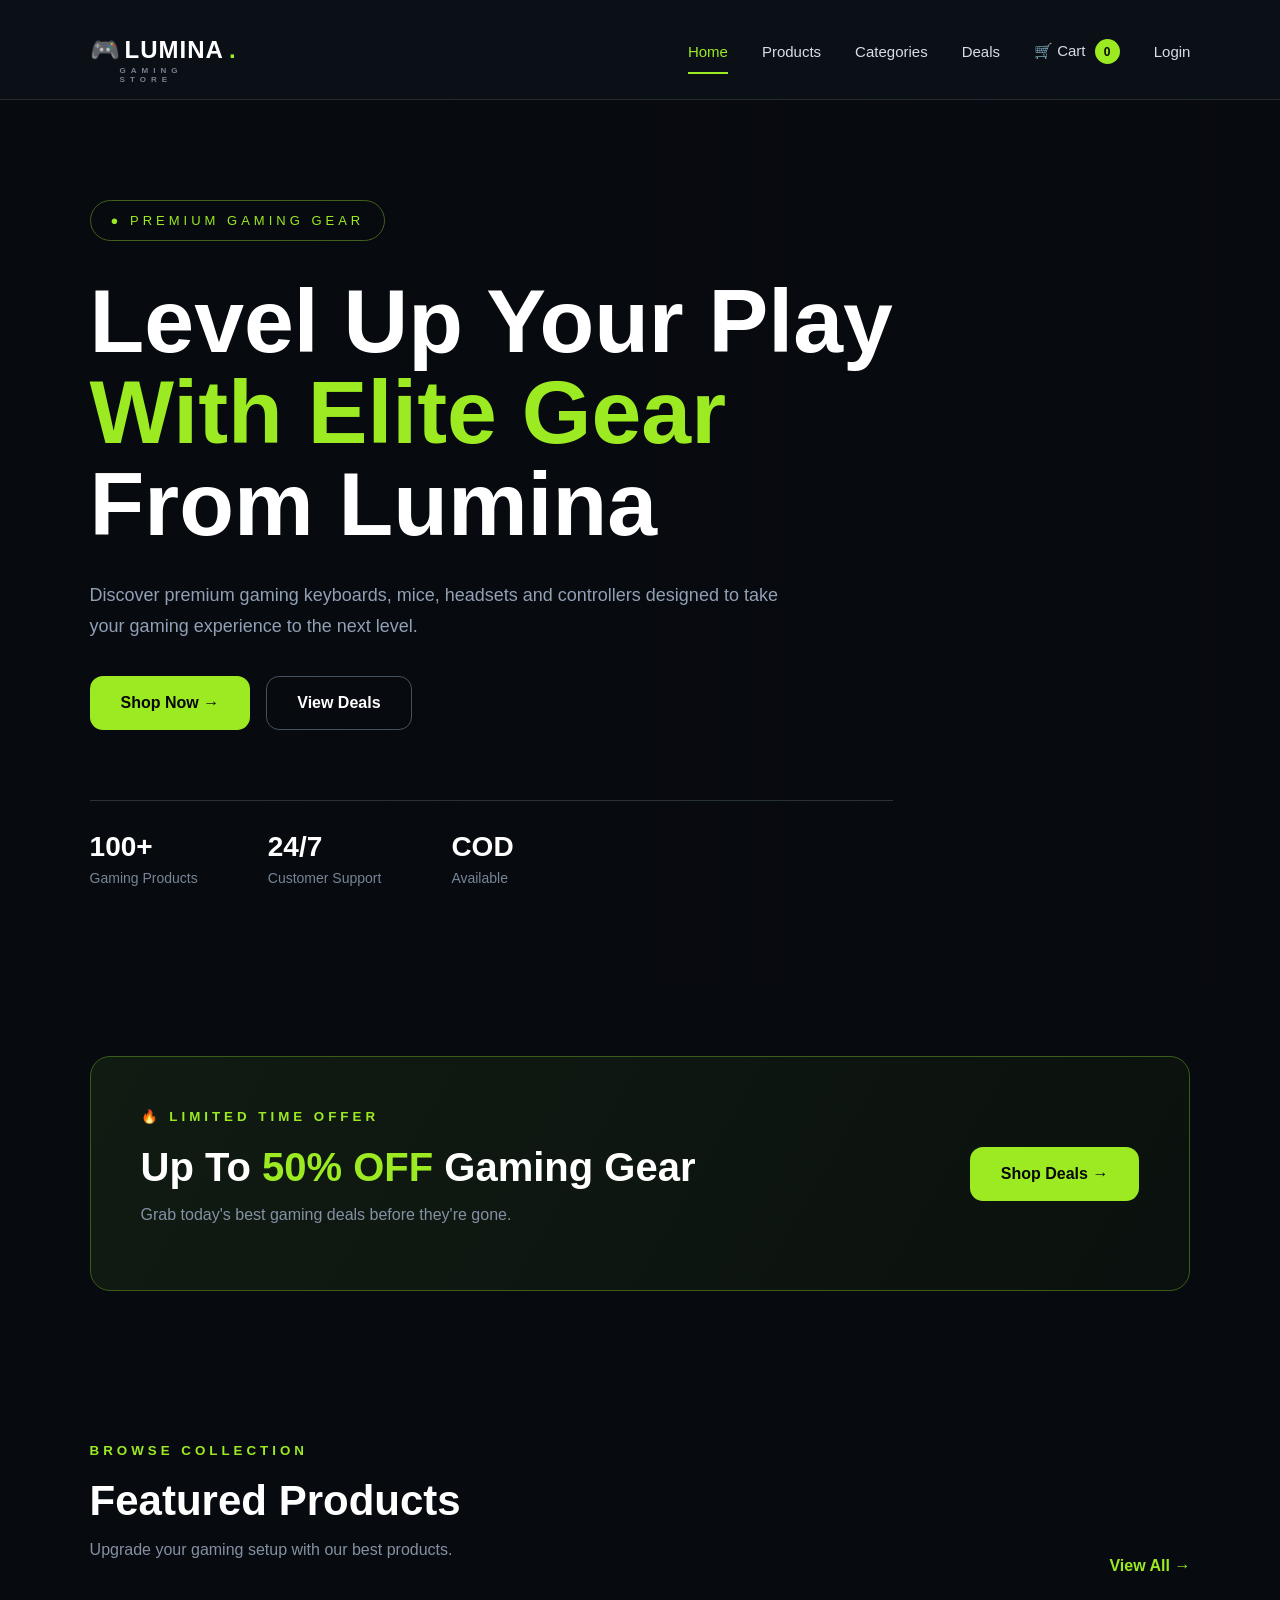
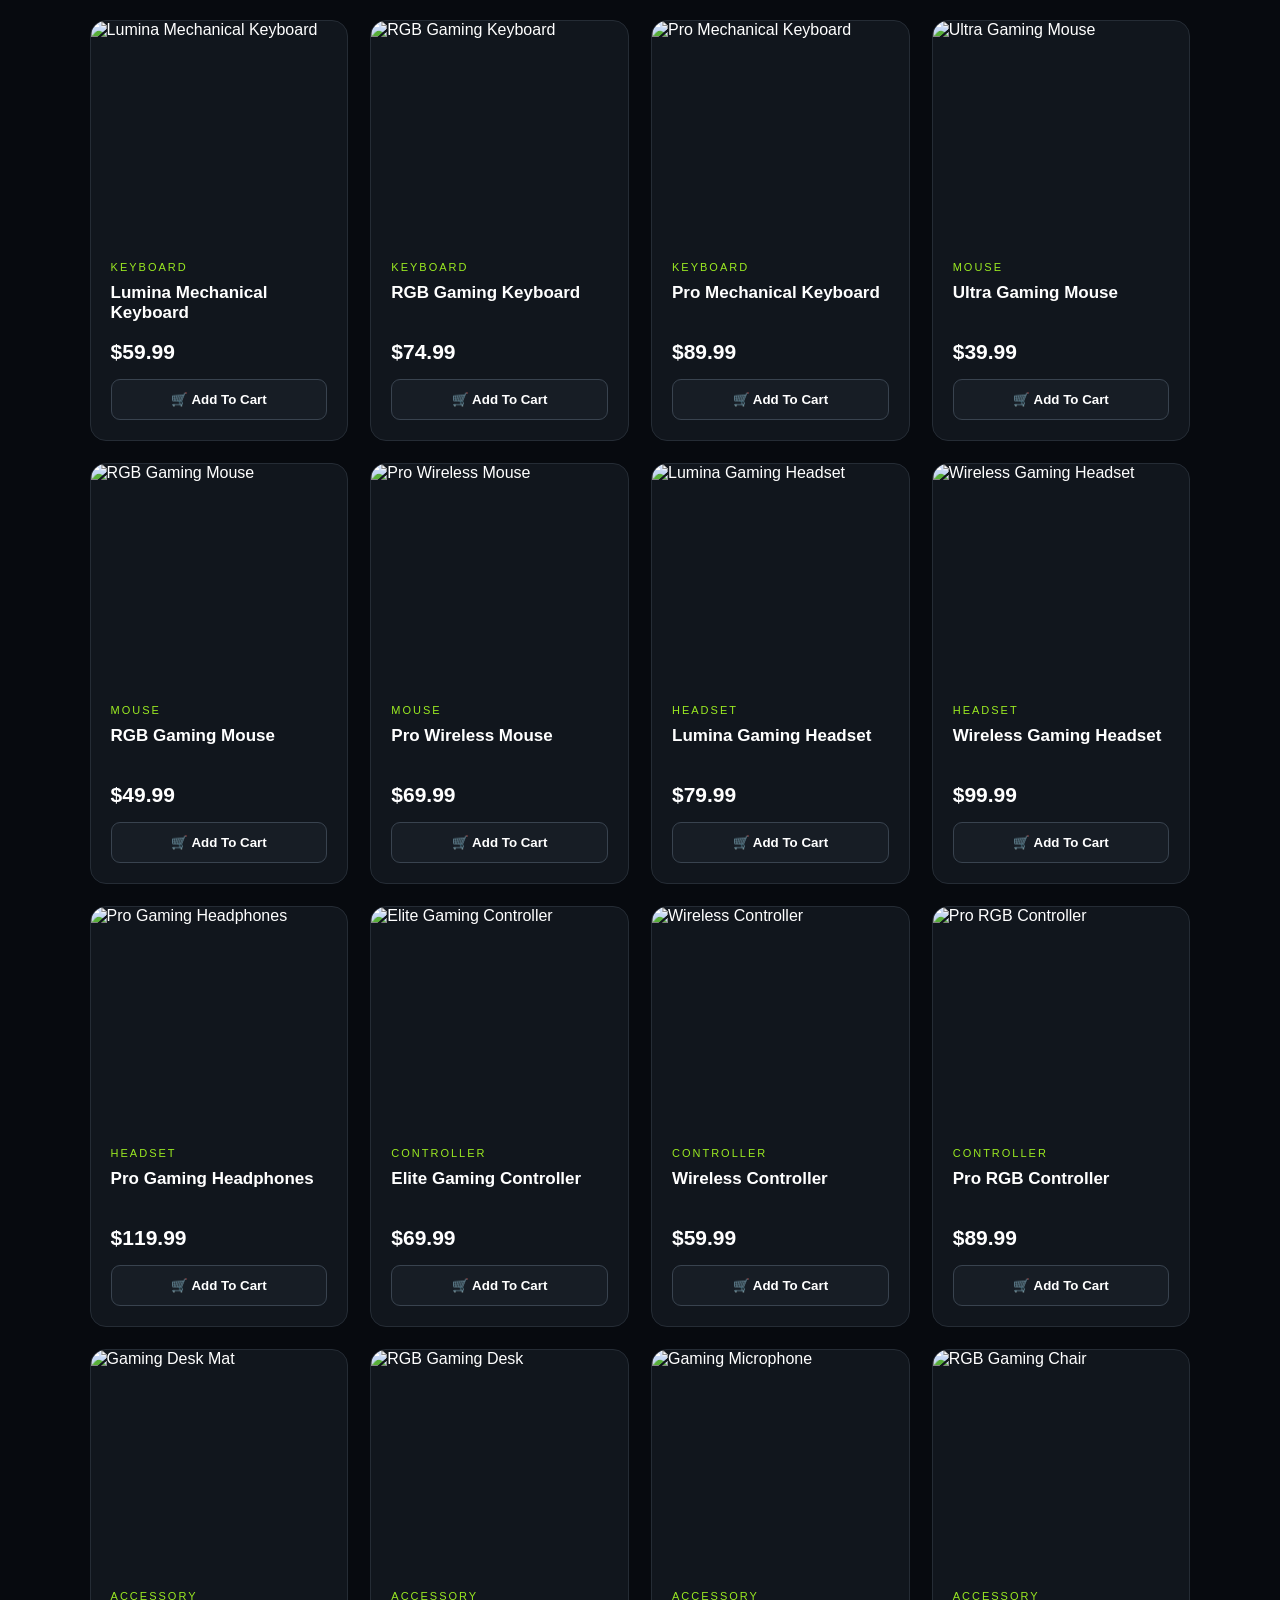
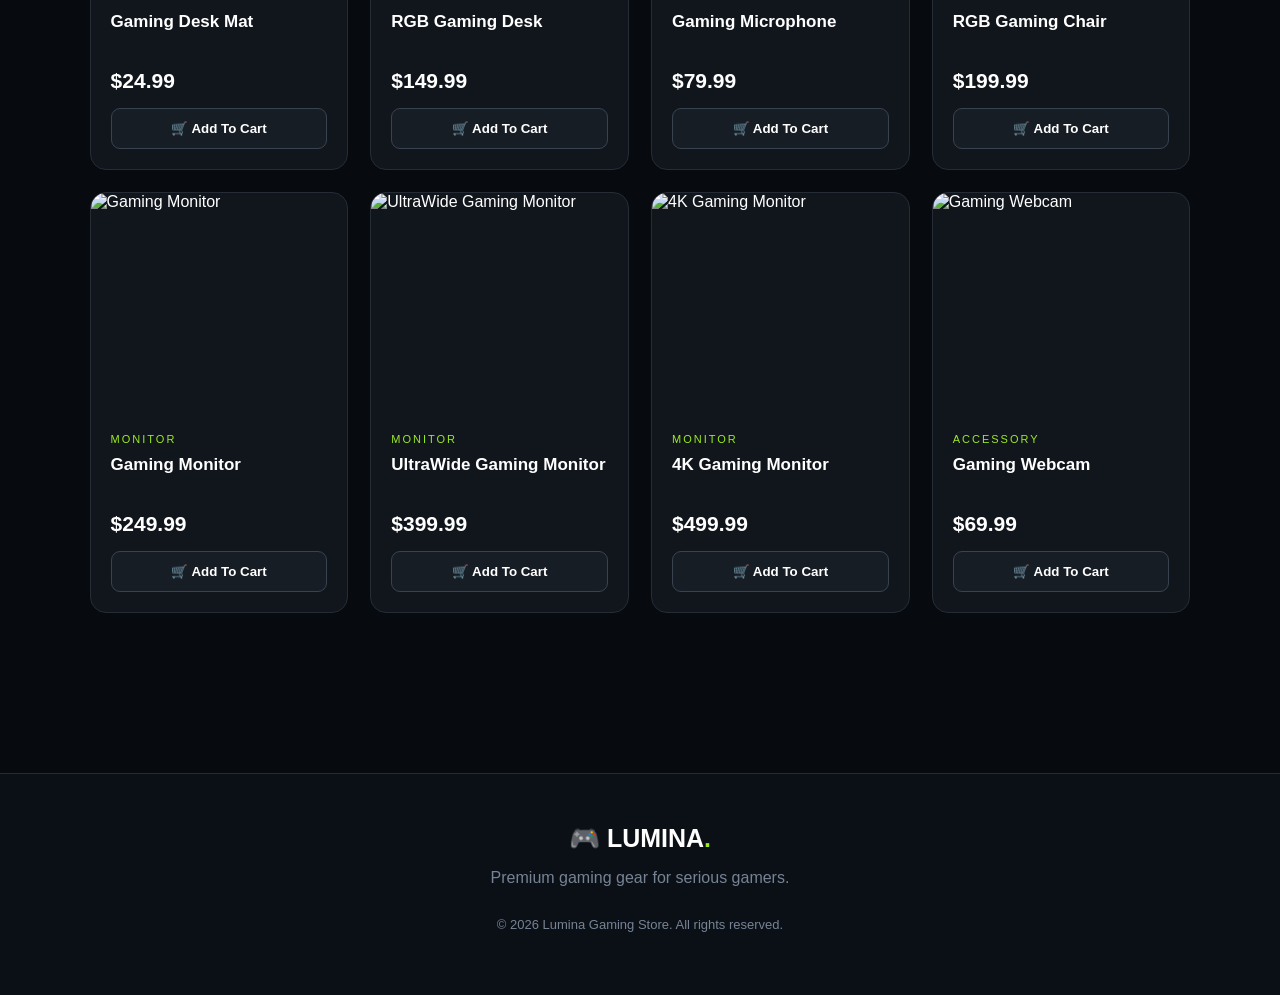
==== index.html @ a80652b4 "Add Lumina Gaming Store" ====
<!DOCTYPE html>
<html lang="en">
<head>
    <meta charset="UTF-8">
    <meta name="viewport" content="width=device-width, initial-scale=1.0">

    <title>Lumina Gaming Store</title>

    <link rel="stylesheet" href="style.css">
</head>

<body>

<!-- ================= NAVBAR ================= -->

<nav class="navbar">

    <a href="index.html" class="logo">
        🎮 <span>LUMINA</span><b>.</b>

        <small>GAMING STORE</small>
    </a>

    <div class="nav-links">

        <a href="index.html" class="active">Home</a>

        <a href="products.html">Products</a>

        <a href="categories.html">Categories</a>

        <a href="deals.html">Deals</a>

        <a href="cart.html">
            🛒 Cart
            <span class="cart-count">0</span>
        </a>

        <a href="login.html">Login</a>

    </div>

    <button class="menu-btn" onclick="toggleMenu()">☰</button>

</nav>


<!-- ================= HERO ================= -->

<section class="hero">

    <div class="hero-content">

        <div class="hero-badge">
            ● PREMIUM GAMING GEAR
        </div>

        <h1>
            Level Up Your Play
            <span>With Elite Gear</span>
            From Lumina
        </h1>

        <p>
            Discover premium gaming keyboards, mice, headsets
            and controllers designed to take your gaming
            experience to the next level.
        </p>

        <div class="hero-buttons">

            <a href="products.html" class="btn primary">
                Shop Now →
            </a>

            <a href="deals.html" class="btn secondary">
                View Deals
            </a>

        </div>

        <div class="hero-stats">

            <div>
                <strong>100+</strong>
                <span>Gaming Products</span>
            </div>

            <div>
                <strong>24/7</strong>
                <span>Customer Support</span>
            </div>

            <div>
                <strong>COD</strong>
                <span>Available</span>
            </div>

        </div>

    </div>

</section>


<!-- ================= DEAL BANNER ================= -->

<section class="deal-banner">

    <div>

        <small>🔥 LIMITED TIME OFFER</small>

        <h2>
            Up To <span>50% OFF</span> Gaming Gear
        </h2>

        <p>
            Grab today's best gaming deals before they're gone.
        </p>

    </div>

    <a href="deals.html" class="btn primary">
        Shop Deals →
    </a>

</section>


<!-- ================= FEATURED PRODUCTS ================= -->

<section class="section">

    <div class="section-heading">

        <div>

            <small>BROWSE COLLECTION</small>

            <h2>Featured Products</h2>

            <p>
                Upgrade your gaming setup with our best products.
            </p>

        </div>

        <a href="products.html" class="view-all">
            View All →
        </a>

    </div>


    <div id="homeProducts" class="product-grid"></div>

</section>


<!-- ================= FOOTER ================= -->

<footer>

    <div class="footer-logo">
        🎮 LUMINA<span>.</span>
    </div>

    <p>
        Premium gaming gear for serious gamers.
    </p>

    <p class="copyright">
        © 2026 Lumina Gaming Store. All rights reserved.
    </p>

</footer>


<script src="app.js"></script>

</body>
</html>
---- style.css ----
* {
    box-sizing: border-box;
}

html {
    scroll-behavior: smooth;
}

body {
    margin: 0;
    background: #070a0f;
    color: #ffffff;
    font-family: Arial, Helvetica, sans-serif;
}

a {
    color: inherit;
    text-decoration: none;
}

button {
    font-family: inherit;
    cursor: pointer;
}


/* =========================
   NAVBAR
========================= */

.navbar {
    height: 100px;
    padding: 0 7%;
    display: flex;
    align-items: center;
    justify-content: space-between;

    background: #0b1017;

    border-bottom: 1px solid #252c35;

    position: sticky;
    top: 0;
    z-index: 1000;
}


/* LOGO */

.logo {
    position: relative;

    font-size: 24px;
    font-weight: 800;

    display: flex;
    align-items: center;

    gap: 5px;
}

.logo span {
    letter-spacing: 1px;
}

.logo b {
    color: #9bea22;
}

.logo small {
    position: absolute;

    left: 30px;
    top: 30px;

    font-size: 8px;

    letter-spacing: 5px;

    color: #778191;
}


/* NAV LINKS */

.nav-links {
    display: flex;
    align-items: center;
    gap: 34px;
}

.nav-links a {
    color: #d8dde5;

    font-size: 15px;

    padding: 38px 0 34px;

    position: relative;
}

.nav-links a:hover {
    color: #9bea22;
}

.nav-links a.active {
    color: #9bea22;
}

.nav-links a.active::after {
    content: "";

    position: absolute;

    bottom: 20px;
    left: 0;

    width: 100%;
    height: 2px;

    background: #9bea22;
}


/* CART */

.cart-count {
    display: inline-flex;

    justify-content: center;
    align-items: center;

    width: 25px;
    height: 25px;

    border-radius: 50%;

    background: #9bea22;
    color: #050708;

    font-size: 12px;
    font-weight: bold;

    margin-left: 5px;
}


/* MOBILE MENU */

.menu-btn {
    display: none;

    border: 0;

    background: transparent;

    color: white;

    font-size: 26px;
}


/* =========================
   HERO
========================= */

.hero {
    min-height: 620px;

    padding: 100px 7%;

    display: flex;
    align-items: center;

    background:
        linear-gradient(
            90deg,
            #070a0f 20%,
            rgba(7, 10, 15, .88),
            rgba(7, 10, 15, .4)
        ),
        url("https://images.unsplash.com/photo-1593305841991-05c297ba4575?auto=format&fit=crop&w=1800&q=80");

    background-size: cover;
    background-position: center;
}


.hero-content {
    max-width: 850px;
}

.hero-badge {
    display: inline-block;

    padding: 12px 20px;

    border: 1px solid #42601d;

    border-radius: 30px;

    color: #9bea22;

    font-size: 13px;

    letter-spacing: 4px;

    margin-bottom: 35px;
}

.hero h1 {
    font-size: clamp(48px, 7vw, 90px);

    line-height: 1.02;

    margin: 0 0 30px;

    font-weight: 800;
}

.hero h1 span {
    display: block;

    color: #9bea22;
}

.hero p {
    max-width: 720px;

    color: #91a0b5;

    font-size: 18px;

    line-height: 1.7;
}


/* BUTTONS */

.hero-buttons {
    display: flex;

    gap: 16px;

    margin-top: 35px;
}

.btn {
    display: inline-flex;

    align-items: center;
    justify-content: center;

    padding: 17px 30px;

    border-radius: 13px;

    font-weight: bold;

    border: 1px solid transparent;
}

.primary {
    background: #9bea22;

    color: #050708;
}

.primary:hover {
    background: #b0ff3c;
}

.secondary {
    border-color: #46515f;

    color: white;
}

.secondary:hover {
    border-color: #9bea22;

    color: #9bea22;
}


/* HERO STATS */

.hero-stats {
    display: flex;

    gap: 70px;

    margin-top: 70px;

    padding-top: 30px;

    border-top: 1px solid #29313b;
}

.hero-stats div {
    display: flex;

    flex-direction: column;

    gap: 7px;
}

.hero-stats strong {
    font-size: 28px;
}

.hero-stats span {
    color: #788596;

    font-size: 14px;
}


/* =========================
   DEAL BANNER
========================= */

.deal-banner {
    margin: 70px 7%;

    padding: 50px;

    border-radius: 20px;

    border: 1px solid #3c5d19;

    background:
        linear-gradient(
            120deg,
            #101b12,
            #0b110e
        );

    display: flex;

    align-items: center;

    justify-content: space-between;
}

.deal-banner small,
.page-header small,
.section-heading small,
.deal-hero small {
    color: #9bea22;

    font-weight: bold;

    letter-spacing: 4px;
}

.deal-banner h2 {
    font-size: 40px;

    margin: 20px 0 10px;
}

.deal-banner h2 span {
    color: #9bea22;
}

.deal-banner p {
    color: #8391a3;
}


/* =========================
   SECTIONS
========================= */

.section {
    padding: 80px 7%;
}

.section-heading {
    display: flex;

    align-items: flex-end;

    justify-content: space-between;

    margin-bottom: 45px;
}

.section-heading h2 {
    font-size: 42px;

    margin: 18px 0 10px;
}

.section-heading p {
    color: #8491a2;
}

.view-all {
    color: #9bea22;

    font-weight: bold;
}


/* =========================
   PRODUCT GRID
========================= */

.product-grid {
    display: grid;

    grid-template-columns:
        repeat(4, minmax(0, 1fr));

    gap: 22px;
}


/* PRODUCT CARD */

.product-card {
    overflow: hidden;

    background: #11161d;

    border: 1px solid #252c35;

    border-radius: 16px;

    transition: .3s;
}

.product-card:hover {
    transform: translateY(-7px);

    border-color: #9bea22;

    box-shadow:
        0 15px 40px
        rgba(155, 234, 34, .08);
}


.product-image {
    width: 100%;

    height: 220px;

    object-fit: cover;

    display: block;
}


.product-info {
    padding: 20px;
}

.product-category {
    color: #9bea22;

    text-transform: uppercase;

    font-size: 11px;

    letter-spacing: 2px;
}

.product-name {
    font-size: 17px;

    margin: 10px 0;

    min-height: 42px;
}

.product-price {
    display: flex;

    align-items: center;

    gap: 10px;

    margin: 15px 0;
}

.price {
    font-size: 21px;

    font-weight: bold;
}

.old-price {
    color: #6f7884;

    text-decoration: line-through;

    font-size: 14px;
}

.discount {
    display: inline-block;

    background: #9bea22;

    color: #050708;

    font-size: 11px;

    font-weight: bold;

    padding: 5px 8px;

    border-radius: 5px;
}


.add-cart {
    width: 100%;

    padding: 12px;

    border-radius: 9px;

    border: 1px solid #39434f;

    background: #171d25;

    color: white;

    font-weight: bold;
}

.add-cart:hover {
    background: #9bea22;

    color: #050708;

    border-color: #9bea22;
}


/* =========================
   PAGE HEADER
========================= */

.page {
    min-height: 70vh;
}

.page-header {
    padding: 80px 7% 40px;
}

.page-header h1 {
    font-size: 52px;

    margin: 15px 0;
}

.page-header p {
    color: #8995a5;

    font-size: 17px;
}


/* =========================
   FILTER
========================= */

.filter-bar,
.deal-filter {
    padding: 0 7% 40px;

    display: flex;

    gap: 10px;

    flex-wrap: wrap;
}

.filter-bar button,
.deal-filter button {
    padding: 11px 18px;

    background: #11161d;

    color: #d5dbe3;

    border: 1px solid #303944;

    border-radius: 8px;
}

.filter-bar button:hover,
.deal-filter button:hover {
    background: #9bea22;

    color: #050708;

    border-color: #9bea22;
}


/* =========================
   CATEGORY
========================= */

.category-grid {
    padding: 20px 7% 70px;

    display: grid;

    grid-template-columns:
        repeat(4, 1fr);

    gap: 22px;
}

.category-card {
    padding: 35px;

    background: #11161d;

    border: 1px solid #252c35;

    border-radius: 18px;

    transition: .3s;
}

.category-card:hover {
    transform: translateY(-7px);

    border-color: #9bea22;
}

.category-icon {
    font-size: 50px;

    margin-bottom: 20px;
}

.category-card h2 {
    margin: 0 0 10px;
}

.category-card p {
    color: #7f8c9d;
}


/* =========================
   DEAL HERO
========================= */

.deal-hero {
    margin: 60px 7%;

    padding: 65px;

    border-radius: 22px;

    background:
        linear-gradient(
            120deg,
            #101c12,
            #080d0a
        );

    border: 1px solid #3e5c20;
}

.deal-hero h1 {
    font-size: 60px;

    margin: 20px 0;
}

.deal-hero h1 span {
    color: #9bea22;
}

.deal-hero p {
    color: #8c99aa;

    font-size: 18px;
}


/* COUNTDOWN */

.countdown {
    display: flex;

    gap: 15px;

    margin-top: 35px;
}

.countdown div {
    min-width: 100px;

    padding: 20px;

    text-align: center;

    background: #11161d;

    border: 1px solid #29323d;

    border-radius: 12px;
}

.countdown strong {
    display: block;

    font-size: 30px;

    color: #9bea22;
}

.countdown span {
    color: #8994a2;

    font-size: 12px;
}


/* =========================
   CART
========================= */

.cart-container {
    padding: 0 7% 80px;
}

.cart-item {
    display: flex;

    align-items: center;

    gap: 20px;

    padding: 20px;

    margin-bottom: 15px;

    background: #11161d;

    border: 1px solid #252c35;

    border-radius: 14px;
}

.cart-item img {
    width: 100px;

    height: 80px;

    object-fit: cover;

    border-radius: 8px;
}

.cart-item-info {
    flex: 1;
}

.cart-item-info h3 {
    margin: 0 0 8px;
}

.cart-item-info p {
    color: #9bea22;
}

.remove-btn {
    background: #1c222a;

    color: #ff6b6b;

    border: 1px solid #3b3030;

    padding: 10px 15px;

    border-radius: 8px;
}

.cart-total {
    margin-top: 30px;

    padding: 30px;

    background: #11161d;

    border: 1px solid #252c35;

    border-radius: 15px;

    text-align: right;
}

.cart-total h2 {
    margin-bottom: 20px;
}


/* =========================
   AUTH
========================= */

.auth-page {
    min-height: calc(100vh - 100px);

    display: flex;

    align-items: center;

    justify-content: center;

    padding: 50px 20px;
}

.auth-box {
    width: 100%;

    max-width: 440px;

    padding: 40px;

    background: #11161d;

    border: 1px solid #252c35;

    border-radius: 18px;
}

.auth-logo {
    font-size: 45px;

    text-align: center;
}

.auth-box h1 {
    text-align: center;

    margin-bottom: 10px;
}

.auth-box > p {
    text-align: center;

    color: #8490a0;
}

.auth-box form {
    margin-top: 30px;
}

.auth-box label {
    display: block;

    margin: 15px 0 7px;
}

.auth-box input {
    width: 100%;

    padding: 14px;

    background: #080c11;

    color: white;

    border: 1px solid #303944;

    border-radius: 8px;
}

.auth-box input:focus {
    outline: none;

    border-color: #9bea22;
}

.full {
    width: 100%;

    margin-top: 20px;
}

.auth-bottom a {
    color: #9bea22;
}


/* =========================
   FOOTER
========================= */

footer {
    margin-top: 80px;

    padding: 50px 7%;

    border-top: 1px solid #252c35;

    background: #0b1017;

    text-align: center;
}

.footer-logo {
    font-size: 25px;

    font-weight: bold;
}

.footer-logo span {
    color: #9bea22;
}

footer p {
    color: #778394;
}

.copyright {
    margin-top: 30px;

    font-size: 13px;
}


/* =========================
   TOAST
========================= */

.toast {
    position: fixed;

    right: 25px;
    bottom: 25px;

    padding: 16px 22px;

    background: #11161d;

    border: 1px solid #9bea22;

    color: #9bea22;

    border-radius: 10px;

    font-weight: bold;

    z-index: 5000;
}


/* =========================
   MOBILE
========================= */

@media (max-width: 1000px) {

    .product-grid {
        grid-template-columns:
            repeat(3, 1fr);
    }

    .category-grid {
        grid-template-columns:
            repeat(2, 1fr);
    }

    .nav-links {
        gap: 18px;
    }

}


@media (max-width: 768px) {

    .navbar {
        height: 75px;

        padding: 0 20px;
    }

    .menu-btn {
        display: block;
    }

    .nav-links {
        display: none;

        position: absolute;

        top: 75px;
        left: 0;

        width: 100%;

        padding: 20px;

        flex-direction: column;

        align-items: stretch;

        background: #0b1017;

        border-bottom: 1px solid #252c35;
    }

    .nav-links.show {
        display: flex;
    }

    .nav-links a {
        padding: 12px;
    }

    .nav-links a.active::after {
        display: none;
    }

    .hero {
        padding: 70px 20px;

        min-height: 600px;
    }

    .hero h1 {
        font-size: 48px;
    }

    .hero-stats {
        gap: 25px;

        flex-wrap: wrap;
    }

    .deal-banner {
        margin: 40px 20px;

        padding: 30px;

        flex-direction: column;

        align-items: flex-start;

        gap: 25px;
    }

    .section {
        padding: 50px 20px;
    }

    .section-heading {
        align-items: flex-start;

        flex-direction: column;

        gap: 20px;
    }

    .section-heading h2 {
        font-size: 34px;
    }

    .product-grid {
        grid-template-columns:
            repeat(2, 1fr);

        gap: 14px;
    }

    .product-image {
        height: 170px;
    }

    .page-header {
        padding: 50px 20px 30px;
    }

    .page-header h1 {
        font-size: 40px;
    }

    .filter-bar,
    .deal-filter {
        padding-left: 20px;
        padding-right: 20px;
    }

    .category-grid {
        padding: 20px;

        grid-template-columns: 1fr;
    }

    .deal-hero {
        margin: 30px 20px;

        padding: 35px 25px;
    }

    .deal-hero h1 {
        font-size: 45px;
    }

    .countdown {
        display: grid;

        grid-template-columns:
            repeat(2, 1fr);
    }

}


@media (max-width: 500px) {

    .product-grid {
        grid-template-columns: 1fr;
    }

    .product-image {
        height: 220px;
    }

    .hero h1 {
        font-size: 40px;
    }

    .hero-buttons {
        flex-direction: column;
    }

}
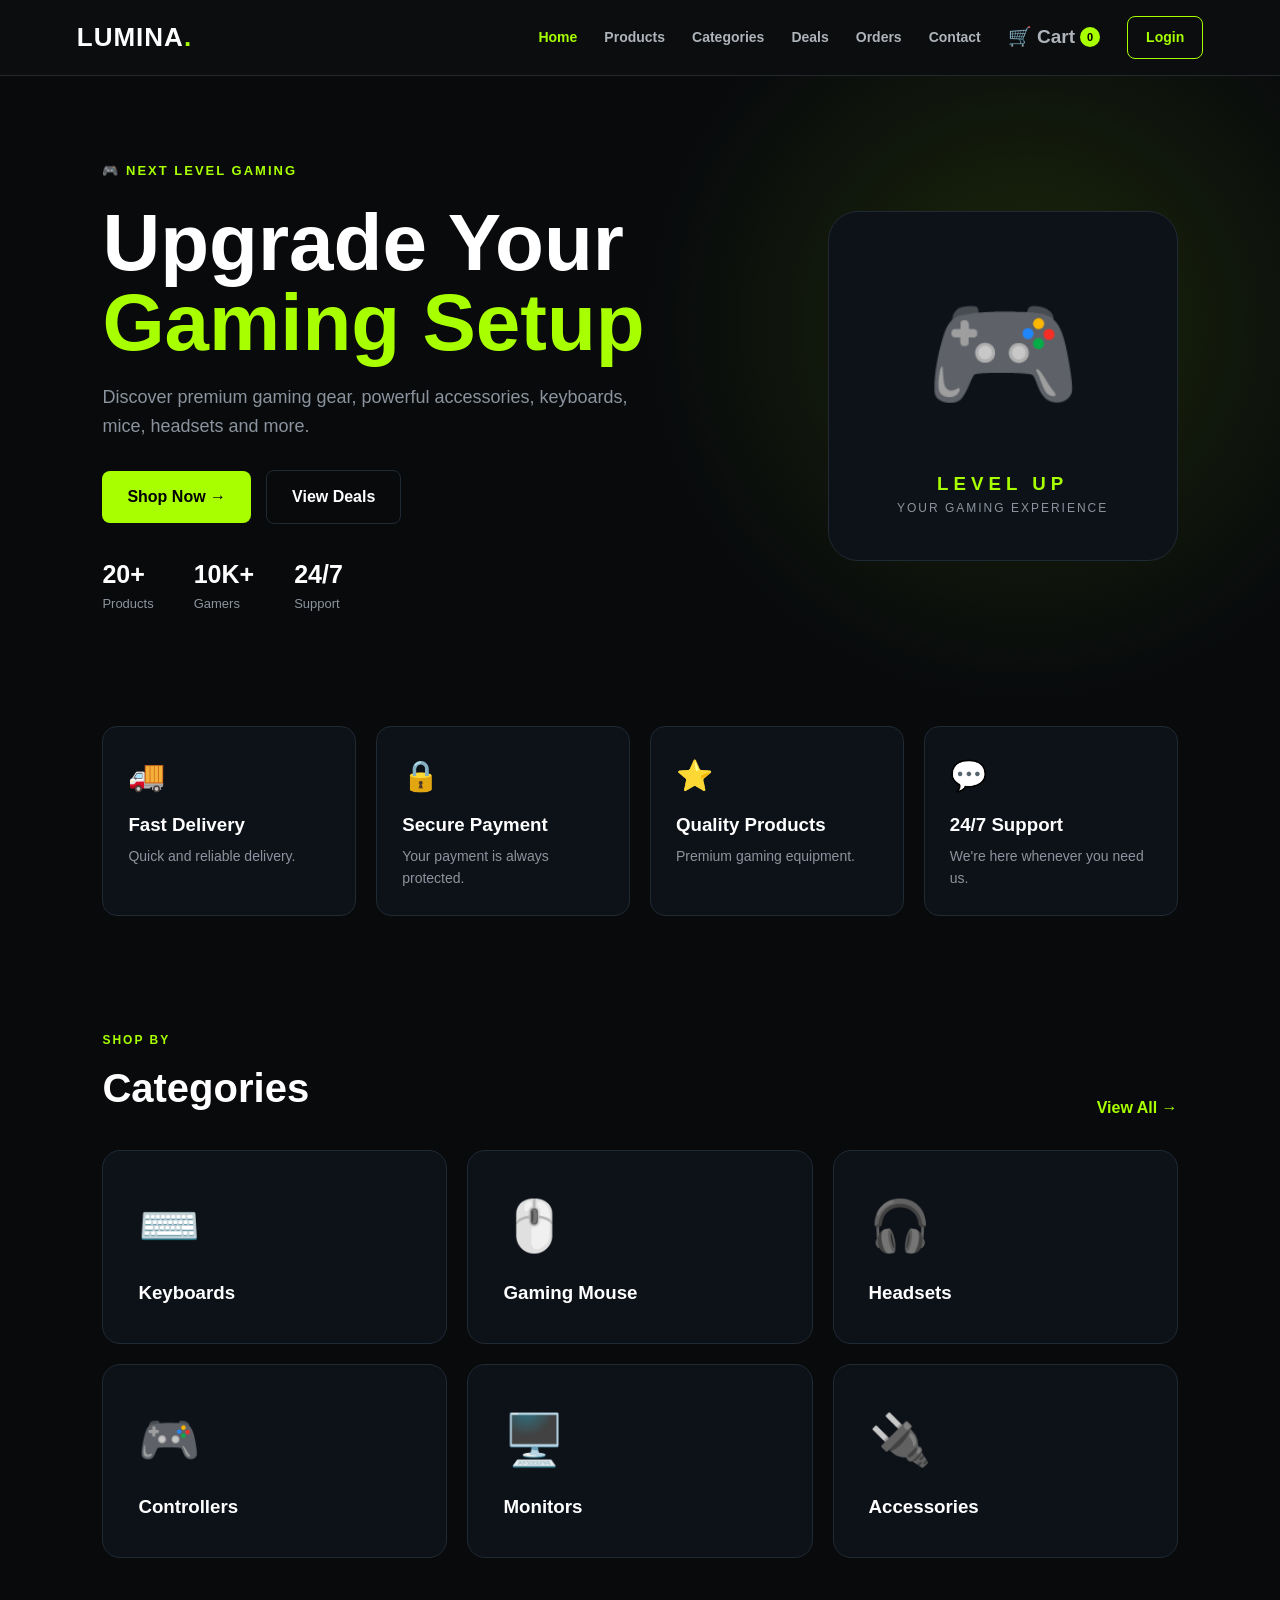
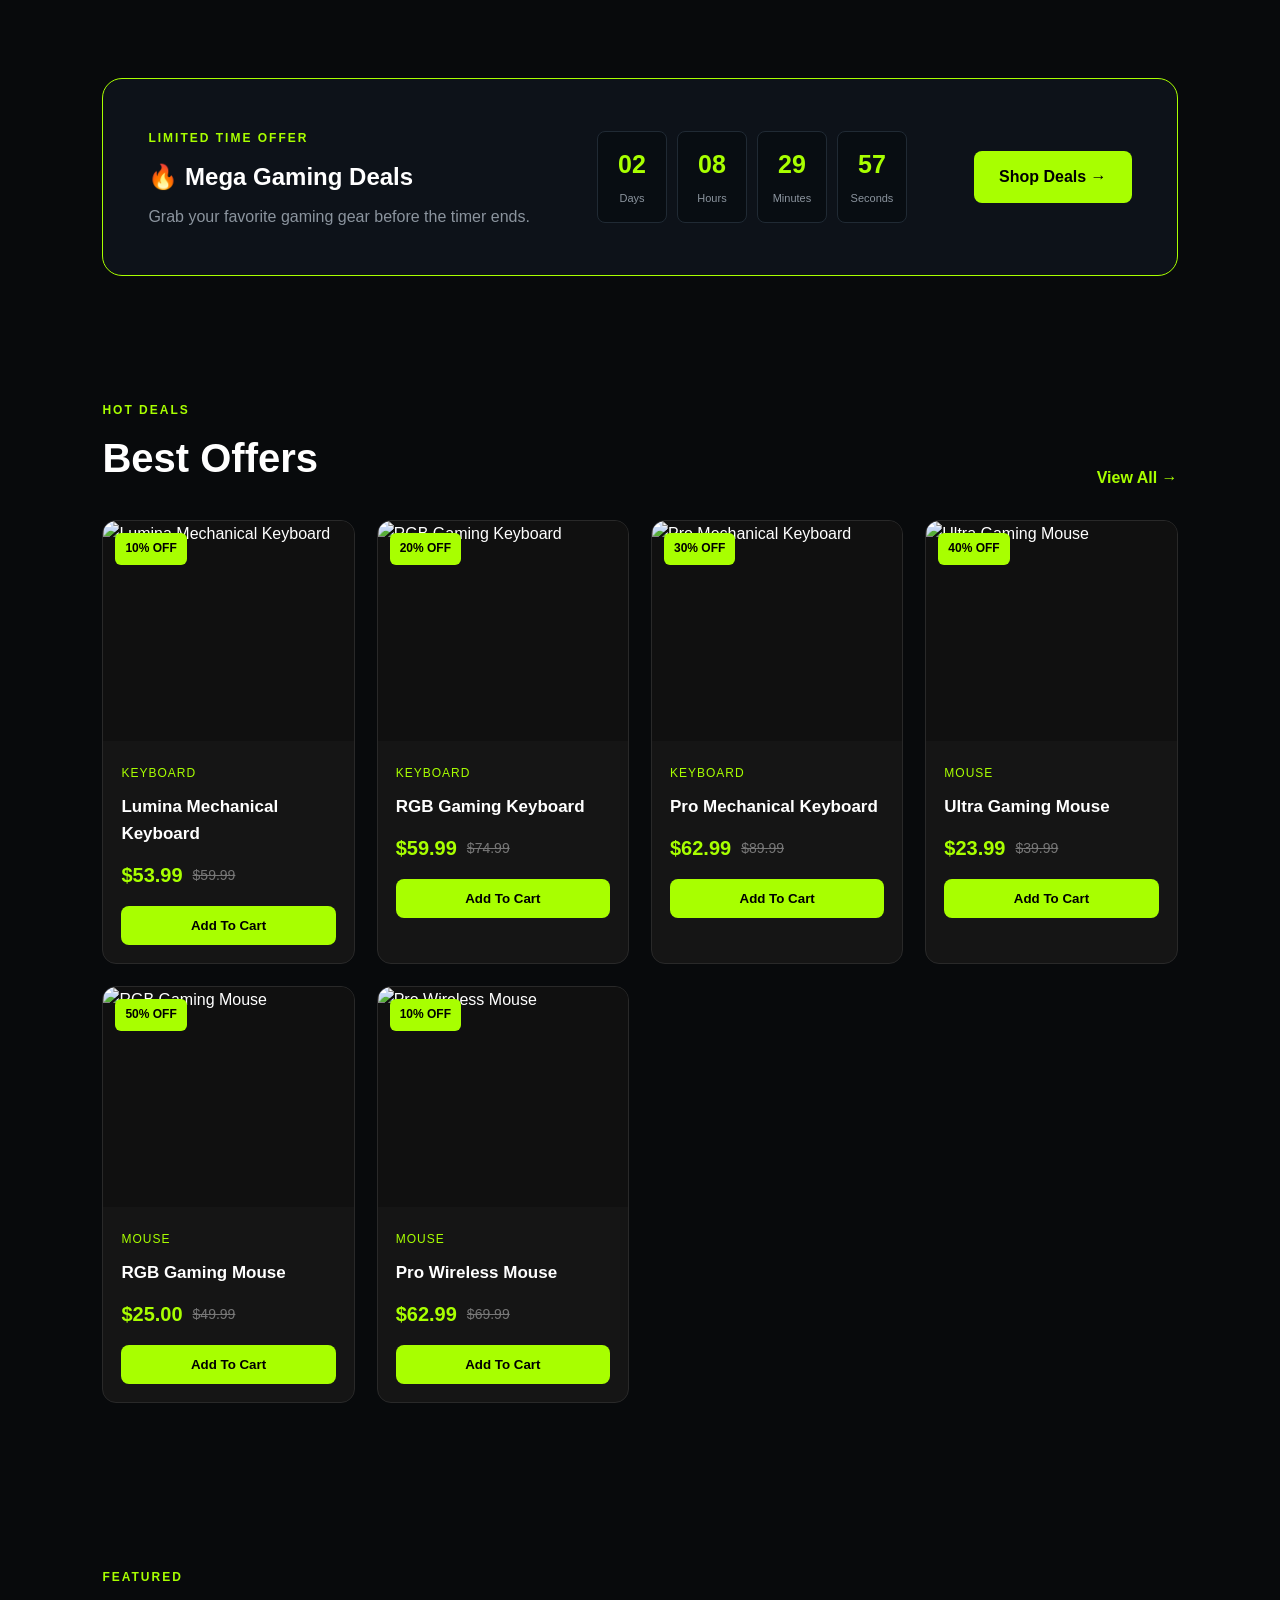
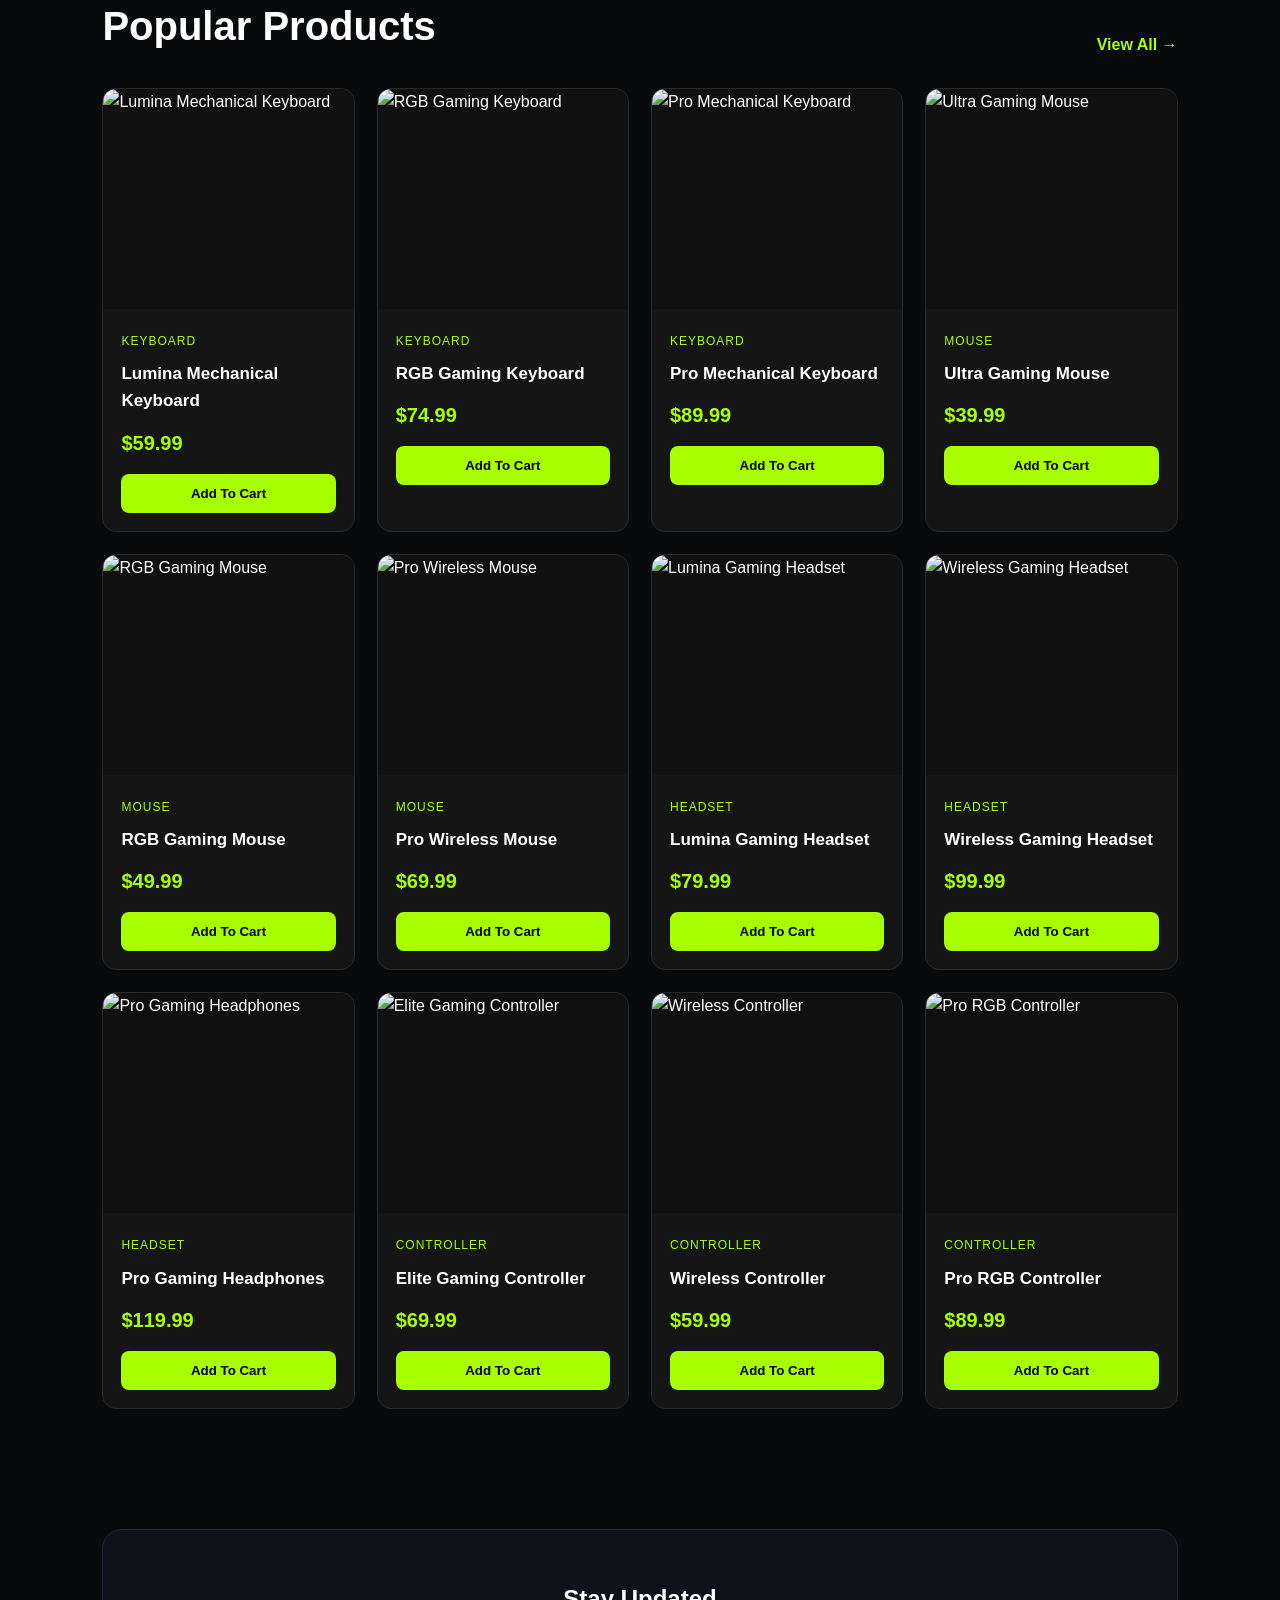
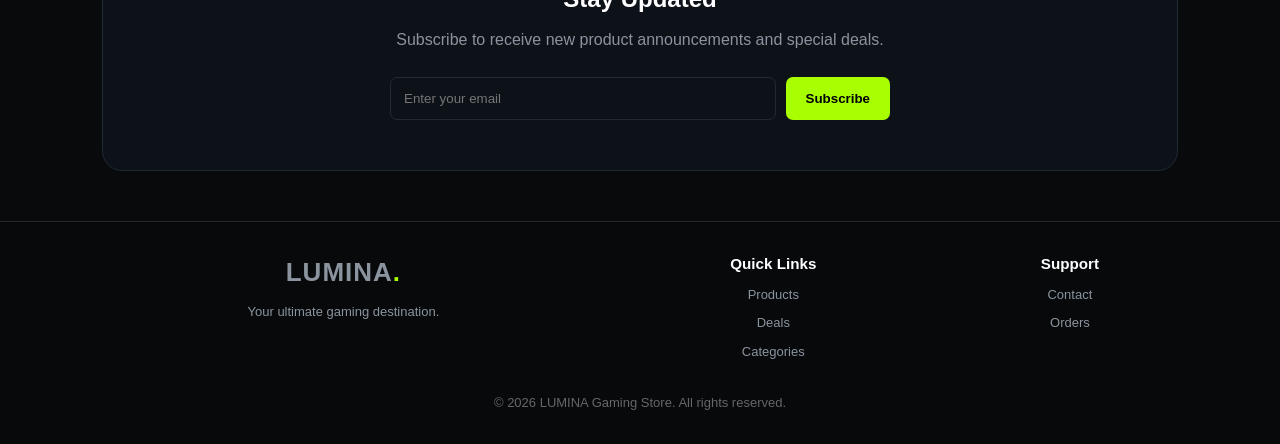
==== commit 8d6efc0c: "Refactor code structure for improved readability and maintainability" ====
--- a/index.html
+++ b/index.html
@@ -3,179 +3,273 @@
 <head>
     <meta charset="UTF-8">
     <meta name="viewport" content="width=device-width, initial-scale=1.0">
-
-    <title>Lumina Gaming Store</title>
-
+    <title>LUMINA Gaming Store</title>
     <link rel="stylesheet" href="style.css">
 </head>
 
 <body>
 
-<!-- ================= NAVBAR ================= -->
-
-<nav class="navbar">
-
-    <a href="index.html" class="logo">
-        🎮 <span>LUMINA</span><b>.</b>
-
-        <small>GAMING STORE</small>
-    </a>
-
-    <div class="nav-links">
-
+<header class="navbar">
+    <a href="index.html" class="logo">LUMINA<span>.</span></a>
+
+    <nav class="nav-links">
         <a href="index.html" class="active">Home</a>
-
         <a href="products.html">Products</a>
-
         <a href="categories.html">Categories</a>
-
         <a href="deals.html">Deals</a>
-
-        <a href="cart.html">
-            🛒 Cart
-            <span class="cart-count">0</span>
-        </a>
-
-        <a href="login.html">Login</a>
-
-    </div>
-
-    <button class="menu-btn" onclick="toggleMenu()">☰</button>
-
-</nav>
-
-
-<!-- ================= HERO ================= -->
+        <a href="orders.html">Orders</a>
+        <a href="contact.html">Contact</a>
+        <a href="cart.html" class="cart-link">
+            🛒 Cart <span class="cart-count">0</span>
+        </a>
+        <a href="login.html" class="login-btn">Login</a>
+    </nav>
+
+    <button class="mobile-btn" onclick="toggleMenu()">☰</button>
+</header>
+
 
 <section class="hero">
 
     <div class="hero-content">
 
-        <div class="hero-badge">
-            ● PREMIUM GAMING GEAR
-        </div>
+        <span class="hero-badge">🎮 NEXT LEVEL GAMING</span>
 
         <h1>
-            Level Up Your Play
-            <span>With Elite Gear</span>
-            From Lumina
+            Upgrade Your
+            <span>Gaming Setup</span>
         </h1>
 
         <p>
-            Discover premium gaming keyboards, mice, headsets
-            and controllers designed to take your gaming
-            experience to the next level.
+            Discover premium gaming gear, powerful accessories,
+            keyboards, mice, headsets and more.
         </p>
 
         <div class="hero-buttons">
-
-            <a href="products.html" class="btn primary">
-                Shop Now →
-            </a>
-
-            <a href="deals.html" class="btn secondary">
-                View Deals
-            </a>
-
+            <a href="products.html" class="hero-btn primary">Shop Now →</a>
+            <a href="deals.html" class="hero-btn secondary">View Deals</a>
         </div>
 
         <div class="hero-stats">
-
             <div>
-                <strong>100+</strong>
-                <span>Gaming Products</span>
+                <strong>20+</strong>
+                <span>Products</span>
+            </div>
+
+            <div>
+                <strong>10K+</strong>
+                <span>Gamers</span>
             </div>
 
             <div>
                 <strong>24/7</strong>
-                <span>Customer Support</span>
+                <span>Support</span>
             </div>
-
-            <div>
-                <strong>COD</strong>
-                <span>Available</span>
-            </div>
-
-        </div>
-
-    </div>
-
-</section>
-
-
-<!-- ================= DEAL BANNER ================= -->
-
-<section class="deal-banner">
+        </div>
+
+    </div>
+
+    <div class="hero-card">
+        <div class="hero-card-glow"></div>
+        <div class="hero-controller">🎮</div>
+        <h3>LEVEL UP</h3>
+        <p>YOUR GAMING EXPERIENCE</p>
+    </div>
+
+</section>
+
+
+<section class="features">
+
+    <div class="feature-card">
+        <div>🚚</div>
+        <h3>Fast Delivery</h3>
+        <p>Quick and reliable delivery.</p>
+    </div>
+
+    <div class="feature-card">
+        <div>🔒</div>
+        <h3>Secure Payment</h3>
+        <p>Your payment is always protected.</p>
+    </div>
+
+    <div class="feature-card">
+        <div>⭐</div>
+        <h3>Quality Products</h3>
+        <p>Premium gaming equipment.</p>
+    </div>
+
+    <div class="feature-card">
+        <div>💬</div>
+        <h3>24/7 Support</h3>
+        <p>We're here whenever you need us.</p>
+    </div>
+
+</section>
+
+
+<section class="section">
+
+    <div class="section-header">
+        <div>
+            <span class="section-label">SHOP BY</span>
+            <h2>Categories</h2>
+        </div>
+
+        <a href="categories.html" class="view-link">View All →</a>
+    </div>
+
+    <div class="category-home-grid">
+
+        <a href="products.html?category=keyboard" class="home-category-card">
+            <span>⌨️</span>
+            <h3>Keyboards</h3>
+        </a>
+
+        <a href="products.html?category=mouse" class="home-category-card">
+            <span>🖱️</span>
+            <h3>Gaming Mouse</h3>
+        </a>
+
+        <a href="products.html?category=headset" class="home-category-card">
+            <span>🎧</span>
+            <h3>Headsets</h3>
+        </a>
+
+        <a href="products.html?category=controller" class="home-category-card">
+            <span>🎮</span>
+            <h3>Controllers</h3>
+        </a>
+
+        <a href="products.html?category=monitor" class="home-category-card">
+            <span>🖥️</span>
+            <h3>Monitors</h3>
+        </a>
+
+        <a href="products.html?category=accessory" class="home-category-card">
+            <span>🔌</span>
+            <h3>Accessories</h3>
+        </a>
+
+    </div>
+
+</section>
+
+
+<section class="limited-offer">
 
     <div>
-
-        <small>🔥 LIMITED TIME OFFER</small>
-
-        <h2>
-            Up To <span>50% OFF</span> Gaming Gear
-        </h2>
-
-        <p>
-            Grab today's best gaming deals before they're gone.
-        </p>
-
-    </div>
-
-    <a href="deals.html" class="btn primary">
-        Shop Deals →
-    </a>
-
-</section>
-
-
-<!-- ================= FEATURED PRODUCTS ================= -->
+        <span class="section-label">LIMITED TIME OFFER</span>
+        <h2>🔥 Mega Gaming Deals</h2>
+        <p>Grab your favorite gaming gear before the timer ends.</p>
+    </div>
+
+    <div class="countdown">
+
+        <div class="time-box">
+            <strong id="days">00</strong>
+            <span>Days</span>
+        </div>
+
+        <div class="time-box">
+            <strong id="hours">00</strong>
+            <span>Hours</span>
+        </div>
+
+        <div class="time-box">
+            <strong id="minutes">00</strong>
+            <span>Minutes</span>
+        </div>
+
+        <div class="time-box">
+            <strong id="seconds">00</strong>
+            <span>Seconds</span>
+        </div>
+
+    </div>
+
+    <a href="deals.html" class="hero-btn primary">Shop Deals →</a>
+
+</section>
+
 
 <section class="section">
 
-    <div class="section-heading">
-
-        <div>
-
-            <small>BROWSE COLLECTION</small>
-
-            <h2>Featured Products</h2>
-
-            <p>
-                Upgrade your gaming setup with our best products.
-            </p>
-
-        </div>
-
-        <a href="products.html" class="view-all">
-            View All →
-        </a>
-
-    </div>
-
+    <div class="section-header">
+        <div>
+            <span class="section-label">HOT DEALS</span>
+            <h2>Best Offers</h2>
+        </div>
+
+        <a href="deals.html" class="view-link">View All →</a>
+    </div>
+
+    <div id="homeDeals" class="product-grid"></div>
+
+</section>
+
+
+<section class="section">
+
+    <div class="section-header">
+        <div>
+            <span class="section-label">FEATURED</span>
+            <h2>Popular Products</h2>
+        </div>
+
+        <a href="products.html" class="view-link">View All →</a>
+    </div>
 
     <div id="homeProducts" class="product-grid"></div>
 
 </section>
 
 
-<!-- ================= FOOTER ================= -->
+<section class="newsletter">
+
+    <h2>Stay Updated</h2>
+
+    <p>
+        Subscribe to receive new product announcements and special deals.
+    </p>
+
+    <form onsubmit="subscribeNewsletter(event)">
+        <input type="email" placeholder="Enter your email" required>
+        <button type="submit">Subscribe</button>
+    </form>
+
+</section>
+
 
 <footer>
 
-    <div class="footer-logo">
-        🎮 LUMINA<span>.</span>
-    </div>
-
-    <p>
-        Premium gaming gear for serious gamers.
+    <div class="footer-content">
+
+        <div>
+            <a href="index.html" class="logo">LUMINA<span>.</span></a>
+            <p>Your ultimate gaming destination.</p>
+        </div>
+
+        <div>
+            <h3>Quick Links</h3>
+            <a href="products.html">Products</a>
+            <a href="deals.html">Deals</a>
+            <a href="categories.html">Categories</a>
+        </div>
+
+        <div>
+            <h3>Support</h3>
+            <a href="contact.html">Contact</a>
+            <a href="orders.html">Orders</a>
+        </div>
+
+    </div>
+
+    <p class="copyright">
+        © 2026 LUMINA Gaming Store. All rights reserved.
     </p>
 
-    <p class="copyright">
-        © 2026 Lumina Gaming Store. All rights reserved.
-    </p>
-
 </footer>
-
 
 <script src="app.js"></script>
 
--- a/style.css
+++ b/style.css
@@ -1,5 +1,24 @@
+/* =====================================================
+   LUMINA GAMING STORE
+   CLEAN MAIN CSS
+===================================================== */
+
 * {
+    margin: 0;
+    padding: 0;
     box-sizing: border-box;
+}
+
+:root {
+    --bg: #05080b;
+    --card: #0d1219;
+    --card-hover: #111820;
+    --green: #a8ff00;
+    --white: #ffffff;
+    --text: #e8edf2;
+    --muted: #8b949e;
+    --border: #202a34;
+    --danger: #ff4545;
 }
 
 html {
@@ -7,15 +26,2241 @@
 }
 
 body {
+    font-family: Arial, Helvetica, sans-serif;
+    background: var(--bg);
+    color: var(--text);
+    line-height: 1.6;
+}
+
+a {
+    text-decoration: none;
+    color: inherit;
+}
+
+button,
+input,
+textarea {
+    font-family: inherit;
+}
+
+button {
+    cursor: pointer;
+}
+
+
+/* =====================================================
+   NAVBAR
+===================================================== */
+
+.navbar {
+    width: 100%;
+    height: 75px;
+    padding: 0 6%;
+    display: flex;
+    align-items: center;
+    justify-content: space-between;
+
+    background: rgba(5, 8, 11, 0.96);
+    border-bottom: 1px solid var(--border);
+
+    position: sticky;
+    top: 0;
+    z-index: 1000;
+}
+
+.logo {
+    font-size: 27px;
+    font-weight: 900;
+    letter-spacing: 2px;
+}
+
+.logo span {
+    color: var(--green);
+}
+
+.nav-links {
+    display: flex;
+    align-items: center;
+    gap: 22px;
+}
+
+.nav-links a {
+    color: var(--muted);
+    font-size: 14px;
+    transition: 0.3s ease;
+}
+
+.nav-links a:hover,
+.nav-links a.active {
+    color: var(--green);
+}
+
+.login-btn {
+    padding: 9px 17px;
+    border: 1px solid var(--green);
+    border-radius: 7px;
+}
+
+.login-btn:hover {
+    background: var(--green);
+    color: #000 !important;
+}
+
+.cart-link {
+    white-space: nowrap;
+}
+
+.cart-count {
+    display: inline-flex;
+    align-items: center;
+    justify-content: center;
+
+    min-width: 20px;
+    height: 20px;
+
+    padding: 2px 6px;
+
+    background: var(--green);
+    color: #000;
+
+    border-radius: 50%;
+    font-size: 11px;
+    font-weight: bold;
+}
+
+.mobile-btn {
+    display: none;
+    border: none;
+    background: transparent;
+    color: var(--white);
+    font-size: 26px;
+}
+
+
+/* =====================================================
+   HERO
+===================================================== */
+
+.hero {
+    min-height: 620px;
+    padding: 80px 8%;
+
+    display: flex;
+    align-items: center;
+    justify-content: space-between;
+
+    gap: 50px;
+
+    background:
+        radial-gradient(
+            circle at 80% 40%,
+            rgba(168, 255, 0, 0.12),
+            transparent 35%
+        );
+}
+
+.hero-content {
+    max-width: 650px;
+}
+
+.hero-badge {
+    display: inline-block;
+    color: var(--green);
+    font-size: 13px;
+    font-weight: bold;
+    letter-spacing: 2px;
+}
+
+.hero h1 {
+    margin: 20px 0;
+    font-size: clamp(45px, 7vw, 80px);
+    line-height: 1;
+}
+
+.hero h1 span {
+    color: var(--green);
+}
+
+.hero p {
+    max-width: 560px;
+    color: var(--muted);
+    font-size: 18px;
+}
+
+.hero-buttons {
+    display: flex;
+    align-items: center;
+    gap: 15px;
+    margin: 30px 0;
+}
+
+.hero-btn {
+    display: inline-block;
+    padding: 13px 25px;
+    border-radius: 8px;
+    font-weight: bold;
+    transition: 0.3s ease;
+}
+
+.hero-btn.primary {
+    background: var(--green);
+    color: #000;
+}
+
+.hero-btn.primary:hover {
+    transform: translateY(-3px);
+    box-shadow: 0 10px 30px rgba(168, 255, 0, 0.3);
+}
+
+.hero-btn.secondary {
+    border: 1px solid var(--border);
+}
+
+.hero-btn.secondary:hover {
+    color: var(--green);
+    border-color: var(--green);
+}
+
+.hero-stats {
+    display: flex;
+    gap: 40px;
+}
+
+.hero-stats div {
+    display: flex;
+    flex-direction: column;
+}
+
+.hero-stats strong {
+    font-size: 25px;
+}
+
+.hero-stats span {
+    color: var(--muted);
+    font-size: 13px;
+}
+
+
+/* HERO CARD */
+
+.hero-card {
+    width: 350px;
+    height: 350px;
+
+    display: flex;
+    flex-direction: column;
+    align-items: center;
+    justify-content: center;
+
+    background: var(--card);
+    border: 1px solid var(--border);
+    border-radius: 30px;
+
+    overflow: hidden;
+}
+
+.hero-controller {
+    font-size: 125px;
+    margin-bottom: 15px;
+}
+
+.hero-card h3 {
+    color: var(--green);
+    letter-spacing: 5px;
+}
+
+.hero-card p {
+    font-size: 12px;
+    letter-spacing: 2px;
+}
+
+
+/* =====================================================
+   FEATURES
+===================================================== */
+
+.features {
+    padding: 30px 8%;
+
+    display: grid;
+    grid-template-columns: repeat(4, 1fr);
+    gap: 20px;
+}
+
+.feature-card {
+    padding: 25px;
+
+    background: var(--card);
+    border: 1px solid var(--border);
+    border-radius: 15px;
+
+    transition: 0.3s ease;
+}
+
+.feature-card:hover {
+    transform: translateY(-5px);
+    border-color: var(--green);
+}
+
+.feature-card div {
+    font-size: 30px;
+}
+
+.feature-card h3 {
+    margin: 10px 0 5px;
+}
+
+.feature-card p {
+    color: var(--muted);
+    font-size: 14px;
+}
+
+
+/* =====================================================
+   GENERAL SECTIONS
+===================================================== */
+
+.section {
+    padding: 80px 8%;
+}
+
+.section-header {
+    margin-bottom: 30px;
+
+    display: flex;
+    align-items: flex-end;
+    justify-content: space-between;
+}
+
+.section-header h2 {
+    margin-top: 5px;
+    font-size: 40px;
+}
+
+.section-label {
+    color: var(--green);
+    font-size: 12px;
+    font-weight: bold;
+    letter-spacing: 2px;
+}
+
+.view-link {
+    color: var(--green);
+    font-weight: bold;
+}
+
+
+/* =====================================================
+   CATEGORY CARDS
+===================================================== */
+
+.category-home-grid,
+.category-page-grid {
+    display: grid;
+    grid-template-columns: repeat(3, 1fr);
+    gap: 20px;
+}
+
+.home-category-card,
+.category-large-card {
+    padding: 35px;
+
+    background: var(--card);
+    border: 1px solid var(--border);
+    border-radius: 18px;
+
+    transition: 0.3s ease;
+}
+
+.home-category-card:hover,
+.category-large-card:hover {
+    transform: translateY(-7px);
+    border-color: var(--green);
+}
+
+.home-category-card span,
+.category-large-card span {
+    font-size: 50px;
+}
+
+.home-category-card h3 {
+    margin-top: 12px;
+}
+
+.category-large-card h2 {
+    margin: 15px 0 5px;
+}
+
+.category-large-card p {
+    color: var(--muted);
+    margin-bottom: 15px;
+}
+
+.category-large-card strong {
+    color: var(--green);
+}
+
+
+/* =====================================================
+   LIMITED OFFER
+===================================================== */
+
+.limited-offer {
+    margin: 40px 8%;
+    padding: 45px;
+
+    display: flex;
+    align-items: center;
+    justify-content: space-between;
+
+    gap: 25px;
+
+    background: var(--card);
+    border: 1px solid var(--green);
+    border-radius: 20px;
+}
+
+.limited-offer h2 {
+    margin: 8px 0;
+}
+
+.limited-offer p {
+    color: var(--muted);
+}
+
+
+/* =====================================================
+   COUNTDOWN
+===================================================== */
+
+.countdown {
+    display: flex;
+    gap: 10px;
+}
+
+.time-box {
+    min-width: 70px;
+    padding: 12px;
+
+    text-align: center;
+
+    background: #080d12;
+    border: 1px solid var(--border);
+    border-radius: 8px;
+}
+
+.time-box strong {
+    display: block;
+    color: var(--green);
+    font-size: 25px;
+}
+
+.time-box span {
+    color: var(--muted);
+    font-size: 11px;
+}
+
+
+/* =====================================================
+   PRODUCTS
+===================================================== */
+
+.products-section {
+    padding: 30px 8% 80px;
+}
+
+.product-grid {
+    display: grid;
+    grid-template-columns: repeat(4, 1fr);
+    gap: 20px;
+}
+
+.product-card {
+    overflow: hidden;
+
+    background: var(--card);
+    border: 1px solid var(--border);
+    border-radius: 15px;
+
+    transition: 0.3s ease;
+}
+
+.product-card:hover {
+    transform: translateY(-7px);
+    border-color: rgba(168, 255, 0, 0.6);
+}
+
+.product-image {
+    display: block;
+    width: 100%;
+    height: 210px;
+    object-fit: cover;
+}
+
+.product-info {
+    padding: 18px;
+}
+
+.product-category {
+    color: var(--green);
+    font-size: 11px;
+    text-transform: uppercase;
+    letter-spacing: 1px;
+}
+
+.product-name {
+    margin: 7px 0;
+    min-height: 52px;
+    font-size: 17px;
+}
+
+.product-price {
+    display: flex;
+    align-items: center;
+    gap: 10px;
+    margin: 10px 0 15px;
+}
+
+.price {
+    color: var(--green);
+    font-size: 20px;
+    font-weight: bold;
+}
+
+.old-price {
+    color: #666;
+    text-decoration: line-through;
+    font-size: 14px;
+}
+
+.discount {
+    display: inline-block;
+    padding: 3px 7px;
+
+    background: var(--green);
+    color: #000;
+
+    border-radius: 4px;
+
+    font-size: 11px;
+    font-weight: bold;
+}
+
+
+/* =====================================================
+   ADD TO CART
+===================================================== */
+
+.add-cart {
+    width: 100%;
+    padding: 11px;
+
+    background: transparent;
+    color: var(--green);
+
+    border: 1px solid var(--green);
+    border-radius: 7px;
+
+    font-weight: bold;
+
+    transition: all 0.3s ease;
+}
+
+.add-cart:hover {
+    background: var(--green);
+    color: #000;
+
+    transform: translateY(-3px) scale(1.02);
+
+    box-shadow:
+        0 0 10px rgba(168, 255, 0, 0.3),
+        0 8px 30px rgba(168, 255, 0, 0.25);
+}
+
+.add-cart:active {
+    transform: translateY(0);
+}
+
+
+/* =====================================================
+   PAGE HEADER
+===================================================== */
+
+.page-header {
+    padding: 80px 8% 50px;
+    text-align: center;
+}
+
+.page-header h1 {
+    margin: 8px 0;
+    font-size: 48px;
+}
+
+.page-header p {
+    color: var(--muted);
+}
+
+
+/* =====================================================
+   SEARCH
+===================================================== */
+
+.search-box {
+    max-width: 700px;
+    margin: 0 auto 25px;
+
+    display: flex;
+    gap: 10px;
+}
+
+.search-box input {
+    flex: 1;
+}
+
+.search-box button {
+    padding: 0 20px;
+
+    background: var(--green);
+    color: #000;
+
+    border: none;
+    border-radius: 7px;
+}
+
+
+/* =====================================================
+   INPUTS
+===================================================== */
+
+input,
+textarea {
+    width: 100%;
+    padding: 13px;
+
+    background: var(--card);
+    color: var(--white);
+
+    border: 1px solid var(--border);
+    border-radius: 7px;
+
+    outline: none;
+}
+
+input:focus,
+textarea:focus {
+    border-color: var(--green);
+}
+
+
+/* =====================================================
+   FILTER BUTTONS
+===================================================== */
+
+.filter-buttons {
+    display: flex;
+    flex-wrap: wrap;
+    gap: 10px;
+
+    margin-bottom: 30px;
+}
+
+.filter-btn {
+    padding: 9px 17px;
+
+    background: var(--card);
+    color: var(--muted);
+
+    border: 1px solid var(--border);
+    border-radius: 7px;
+
+    transition: 0.3s ease;
+}
+
+.filter-btn:hover,
+.filter-btn.active {
+    background: var(--green);
+    color: #000;
+    border-color: var(--green);
+}
+
+
+/* =====================================================
+   CART
+===================================================== */
+
+.cart-section {
+    padding: 30px 8% 80px;
+}
+
+.cart-item {
+    display: flex;
+    align-items: center;
+    gap: 20px;
+
+    margin-bottom: 15px;
+    padding: 20px;
+
+    background: var(--card);
+    border: 1px solid var(--border);
+    border-radius: 12px;
+}
+
+.cart-item img {
+    width: 90px;
+    height: 70px;
+    object-fit: cover;
+    border-radius: 7px;
+}
+
+.cart-item-info {
+    flex: 1;
+}
+
+.cart-item-info p {
+    color: var(--muted);
+}
+
+.remove-btn {
+    padding: 8px 12px;
+
+    background: var(--danger);
+    color: white;
+
+    border: none;
+    border-radius: 5px;
+}
+
+.cart-total {
+    margin-top: 30px;
+    padding: 25px;
+
+    text-align: right;
+
+    background: var(--card);
+    border: 1px solid var(--border);
+    border-radius: 12px;
+}
+
+.checkout-btn {
+    margin-top: 15px;
+    padding: 13px 25px;
+
+    background: var(--green);
+    color: #000;
+
+    border: none;
+    border-radius: 7px;
+
+    font-weight: bold;
+}
+
+.empty-cart,
+.empty-message {
+    padding: 60px 20px;
+    text-align: center;
+    color: var(--muted);
+}
+
+
+/* =====================================================
+   ORDERS
+===================================================== */
+
+.orders-section {
+    padding: 30px 8% 80px;
+}
+
+.order-card {
+    margin-bottom: 20px;
+    padding: 25px;
+
+    background: var(--card);
+    border: 1px solid var(--border);
+    border-radius: 12px;
+}
+
+.order-card h3 {
+    color: var(--green);
+}
+
+.order-card p {
+    color: var(--muted);
+}
+
+
+/* =====================================================
+   LOGIN / SIGNUP
+===================================================== */
+
+.auth-page {
+    min-height: 100vh;
+
+    display: flex;
+    align-items: center;
+    justify-content: center;
+
+    padding: 20px;
+}
+
+.auth-box {
+    width: 100%;
+    max-width: 430px;
+
+    padding: 40px;
+
+    background: var(--card);
+    border: 1px solid var(--border);
+    border-radius: 18px;
+}
+
+.auth-box .logo {
+    display: block;
+    margin-bottom: 25px;
+    text-align: center;
+}
+
+.auth-box h1 {
+    text-align: center;
+}
+
+.auth-box > p {
+    margin-bottom: 25px;
+    text-align: center;
+    color: var(--muted);
+}
+
+.auth-box form {
+    display: flex;
+    flex-direction: column;
+    gap: 10px;
+}
+
+.auth-box label {
+    margin-top: 8px;
+}
+
+.auth-button {
+    margin-top: 15px;
+    padding: 13px;
+
+    background: var(--green);
+    color: #000;
+
+    border: none;
+    border-radius: 7px;
+
+    font-weight: bold;
+
+    transition: 0.3s ease;
+}
+
+.auth-button:hover {
+    transform: translateY(-2px);
+    box-shadow: 0 8px 25px rgba(168, 255, 0, 0.25);
+}
+
+.auth-footer a {
+    color: var(--green);
+}
+
+
+/* =====================================================
+   CONTACT
+===================================================== */
+
+.contact-section {
+    padding: 30px 8% 80px;
+
+    display: grid;
+    grid-template-columns: 1fr 1fr;
+
+    gap: 40px;
+}
+
+.contact-info {
+    display: grid;
+    gap: 15px;
+}
+
+.contact-card {
+    padding: 25px;
+
+    background: var(--card);
+    border: 1px solid var(--border);
+    border-radius: 12px;
+}
+
+.contact-card span {
+    font-size: 30px;
+}
+
+.contact-card p {
+    color: var(--muted);
+}
+
+.contact-form {
+    padding: 30px;
+
+    background: var(--card);
+    border: 1px solid var(--border);
+    border-radius: 15px;
+}
+
+.contact-form form {
+    display: flex;
+    flex-direction: column;
+    gap: 15px;
+
+    margin-top: 20px;
+}
+
+
+/* =====================================================
+   FAQ
+===================================================== */
+
+.faq-section {
+    padding: 50px 8% 80px;
+}
+
+.faq-item {
+    max-width: 900px;
+    margin: 12px auto;
+
+    background: var(--card);
+    border: 1px solid var(--border);
+    border-radius: 10px;
+
+    overflow: hidden;
+}
+
+.faq-item button {
+    width: 100%;
+    padding: 20px;
+
+    display: flex;
+    align-items: center;
+    justify-content: space-between;
+
+    background: transparent;
+    color: var(--white);
+
+    border: none;
+
+    text-align: left;
+    font-weight: bold;
+}
+
+.faq-answer {
+    display: none;
+    padding: 0 20px 20px;
+    color: var(--muted);
+}
+
+.faq-item.open .faq-answer {
+    display: block;
+}
+
+
+/* =====================================================
+   NEWSLETTER
+===================================================== */
+
+.newsletter {
+    margin: 40px 8%;
+    padding: 50px;
+
+    text-align: center;
+
+    background: var(--card);
+    border: 1px solid var(--border);
+    border-radius: 20px;
+}
+
+.newsletter p {
+    margin-top: 8px;
+    color: var(--muted);
+}
+
+.newsletter form {
+    max-width: 500px;
+    margin: 25px auto 0;
+
+    display: flex;
+    gap: 10px;
+}
+
+.newsletter button {
+    padding: 0 20px;
+
+    background: var(--green);
+    color: #000;
+
+    border: none;
+    border-radius: 7px;
+
+    font-weight: bold;
+}
+
+
+/* =====================================================
+   FOOTER
+===================================================== */
+
+footer {
+    margin-top: 50px;
+    padding: 50px 8% 20px;
+
+    border-top: 1px solid var(--border);
+}
+
+.footer-content {
+    display: grid;
+    grid-template-columns: 2fr 1fr 1fr;
+    gap: 30px;
+}
+
+.footer-content > div {
+    display: flex;
+    flex-direction: column;
+    gap: 8px;
+}
+
+.footer-content p,
+.footer-content a {
+    color: var(--muted);
+}
+
+.footer-content h3 {
+    color: var(--white);
+}
+
+.copyright {
+    margin-top: 30px;
+    text-align: center;
+    color: #666;
+}
+
+
+/* =====================================================
+   RESPONSIVE
+===================================================== */
+
+@media (max-width: 1100px) {
+
+    .nav-links {
+        gap: 14px;
+    }
+
+    .product-grid {
+        grid-template-columns: repeat(3, 1fr);
+    }
+
+    .features {
+        grid-template-columns: repeat(2, 1fr);
+    }
+
+}
+
+
+@media (max-width: 800px) {
+
+    .mobile-btn {
+        display: block;
+    }
+
+    .nav-links {
+        display: none;
+
+        position: absolute;
+        top: 75px;
+        left: 0;
+        right: 0;
+
+        padding: 20px;
+
+        flex-direction: column;
+        align-items: stretch;
+
+        background: #080c10;
+        border-bottom: 1px solid var(--border);
+    }
+
+    .nav-links.show {
+        display: flex;
+    }
+
+    .nav-links a {
+        padding: 10px;
+        text-align: center;
+    }
+
+    .hero {
+        flex-direction: column;
+        text-align: center;
+    }
+
+    .hero-content {
+        max-width: 700px;
+    }
+
+    .hero p {
+        margin: auto;
+    }
+
+    .hero-buttons {
+        justify-content: center;
+    }
+
+    .hero-stats {
+        justify-content: center;
+    }
+
+    .hero-card {
+        width: 300px;
+        height: 300px;
+    }
+
+    .category-home-grid,
+    .category-page-grid {
+        grid-template-columns: repeat(2, 1fr);
+    }
+
+    .product-grid {
+        grid-template-columns: repeat(2, 1fr);
+    }
+
+    .limited-offer {
+        flex-direction: column;
+        text-align: center;
+    }
+
+    .contact-section {
+        grid-template-columns: 1fr;
+    }
+
+    .footer-content {
+        grid-template-columns: 1fr;
+    }
+
+}
+
+
+@media (max-width: 520px) {
+
+    .navbar {
+        padding: 0 5%;
+    }
+
+    .hero {
+        padding: 60px 5%;
+    }
+
+    .hero h1 {
+        font-size: 45px;
+    }
+
+    .hero-stats {
+        gap: 20px;
+    }
+
+    .section,
+    .products-section,
+    .orders-section,
+    .cart-section {
+        padding-left: 5%;
+        padding-right: 5%;
+    }
+
+    .product-grid {
+        grid-template-columns: 1fr;
+    }
+
+    .features {
+        grid-template-columns: 1fr;
+        padding-left: 5%;
+        padding-right: 5%;
+    }
+
+    .category-home-grid,
+    .category-page-grid {
+        grid-template-columns: 1fr;
+    }
+
+    .section-header {
+        align-items: flex-start;
+        flex-direction: column;
+        gap: 10px;
+    }
+
+    .section-header h2 {
+        font-size: 32px;
+    }
+
+    .page-header h1 {
+        font-size: 38px;
+    }
+
+    .limited-offer {
+        margin-left: 5%;
+        margin-right: 5%;
+        padding: 30px 20px;
+    }
+
+    .countdown {
+        flex-wrap: wrap;
+        justify-content: center;
+    }
+
+    .newsletter {
+        margin-left: 5%;
+        margin-right: 5%;
+        padding: 30px 20px;
+    }
+
+    .newsletter form {
+        flex-direction: column;
+    }
+
+    .newsletter button {
+        padding: 13px;
+    }
+
+    .cart-item {
+        flex-wrap: wrap;
+    }
+
+    .cart-item-info {
+        min-width: 150px;
+    }
+
+    .auth-box {
+        padding: 30px 20px;
+    }
+
+}
+
+/* =====================================================
+   PROFESSIONAL ORDERS PAGE
+===================================================== */
+
+.orders-header {
+    padding-bottom: 30px;
+}
+
+.orders-header h1 span {
+    color: var(--green);
+}
+
+
+/* ORDER SUMMARY */
+
+.order-summary {
+    width: 84%;
+    margin: 0 auto 50px;
+
+    display: grid;
+    grid-template-columns: repeat(3, 1fr);
+
+    gap: 20px;
+}
+
+.order-stat {
+    display: flex;
+    align-items: center;
+    gap: 18px;
+
+    padding: 25px;
+
+    background: var(--card);
+
+    border: 1px solid var(--border);
+
+    border-radius: 15px;
+
+    transition: 0.3s ease;
+}
+
+.order-stat:hover {
+    transform: translateY(-5px);
+
+    border-color: var(--green);
+
+    box-shadow:
+        0 10px 30px rgba(168, 255, 0, 0.08);
+}
+
+.order-stat-icon {
+    width: 55px;
+    height: 55px;
+
+    display: flex;
+    align-items: center;
+    justify-content: center;
+
+    background: rgba(168, 255, 0, 0.08);
+
+    border: 1px solid rgba(168, 255, 0, 0.2);
+
+    border-radius: 12px;
+
+    font-size: 25px;
+}
+
+.order-stat strong {
+    display: block;
+
+    color: var(--green);
+
+    font-size: 25px;
+}
+
+.order-stat p {
+    color: var(--muted);
+
+    font-size: 13px;
+}
+
+
+/* ORDERS TOP */
+
+.orders-top {
+    display: flex;
+
+    align-items: flex-end;
+
+    justify-content: space-between;
+
+    margin-bottom: 30px;
+}
+
+.orders-top h2 {
+    margin-top: 5px;
+
+    font-size: 35px;
+}
+
+
+/* ORDER CARD */
+
+.order-card {
+    position: relative;
+
+    margin-bottom: 18px;
+
+    padding: 25px;
+
+    background:
+        linear-gradient(
+            135deg,
+            #0d1219,
+            #080d12
+        );
+
+    border: 1px solid var(--border);
+
+    border-radius: 15px;
+
+    transition: 0.3s ease;
+
+    overflow: hidden;
+}
+
+.order-card::before {
+    content: "";
+
+    position: absolute;
+
+    left: 0;
+    top: 0;
+    bottom: 0;
+
+    width: 3px;
+
+    background: var(--green);
+
+    opacity: 0.7;
+}
+
+.order-card:hover {
+    transform: translateY(-4px);
+
+    border-color:
+        rgba(168, 255, 0, 0.5);
+
+    box-shadow:
+        0 15px 35px rgba(0, 0, 0, 0.25);
+}
+
+
+/* ORDER TOP */
+
+.order-card-header {
+    display: flex;
+
+    align-items: center;
+
+    justify-content: space-between;
+
+    gap: 20px;
+
+    padding-bottom: 18px;
+
+    border-bottom: 1px solid var(--border);
+}
+
+.order-id {
+    color: var(--green);
+
+    font-size: 17px;
+
+    font-weight: 800;
+}
+
+.order-date {
+    margin-top: 4px;
+
+    color: var(--muted);
+
+    font-size: 12px;
+}
+
+
+/* STATUS */
+
+.order-status {
+    display: inline-flex;
+
+    align-items: center;
+
+    gap: 7px;
+
+    padding: 7px 12px;
+
+    background:
+        rgba(168, 255, 0, 0.08);
+
+    color: var(--green);
+
+    border: 1px solid
+        rgba(168, 255, 0, 0.25);
+
+    border-radius: 20px;
+
+    font-size: 11px;
+
+    font-weight: bold;
+
+    text-transform: uppercase;
+}
+
+.order-status::before {
+    content: "";
+
+    width: 7px;
+    height: 7px;
+
+    background: var(--green);
+
+    border-radius: 50%;
+
+    box-shadow:
+        0 0 8px var(--green);
+}
+
+
+/* ORDER BODY */
+
+.order-card-body {
+    display: grid;
+
+    grid-template-columns:
+        1fr auto auto;
+
+    align-items: center;
+
+    gap: 30px;
+
+    padding-top: 20px;
+}
+
+.order-products {
+    display: flex;
+
+    align-items: center;
+
+    gap: 12px;
+}
+
+.order-product-image {
+    width: 55px;
+    height: 55px;
+
+    object-fit: cover;
+
+    border-radius: 8px;
+
+    border: 1px solid var(--border);
+}
+
+.order-product-more {
+    width: 55px;
+    height: 55px;
+
+    display: flex;
+
+    align-items: center;
+    justify-content: center;
+
+    background: #080d12;
+
+    color: var(--muted);
+
+    border: 1px solid var(--border);
+
+    border-radius: 8px;
+
+    font-size: 12px;
+}
+
+.order-items {
+    color: var(--muted);
+
+    font-size: 13px;
+}
+
+.order-total {
+    text-align: right;
+}
+
+.order-total span {
+    display: block;
+
+    color: var(--muted);
+
+    font-size: 11px;
+
+    text-transform: uppercase;
+}
+
+.order-total strong {
+    display: block;
+
+    margin-top: 3px;
+
+    color: var(--green);
+
+    font-size: 21px;
+}
+
+
+/* VIEW ORDER BUTTON */
+
+.view-order-btn {
+    padding: 9px 15px;
+
+    background: transparent;
+
+    color: var(--green);
+
+    border: 1px solid var(--green);
+
+    border-radius: 7px;
+
+    font-size: 12px;
+
+    font-weight: bold;
+
+    cursor: pointer;
+
+    transition: 0.3s ease;
+}
+
+.view-order-btn:hover {
+    background: var(--green);
+
+    color: #000;
+
+    transform: translateY(-2px);
+
+    box-shadow:
+        0 5px 20px
+        rgba(168, 255, 0, 0.2);
+}
+
+
+/* EMPTY ORDERS */
+
+.orders-empty {
+    padding: 80px 20px;
+
+    text-align: center;
+
+    background: var(--card);
+
+    border: 1px solid var(--border);
+
+    border-radius: 18px;
+}
+
+.orders-empty-icon {
+    font-size: 55px;
+
+    margin-bottom: 15px;
+}
+
+.orders-empty h2 {
+    margin-bottom: 8px;
+}
+
+.orders-empty p {
+    color: var(--muted);
+
+    margin-bottom: 25px;
+}
+
+
+/* MOBILE */
+
+@media (max-width: 800px) {
+
+    .order-summary {
+        width: 90%;
+
+        grid-template-columns: 1fr;
+    }
+
+    .orders-top {
+        align-items: flex-start;
+
+        flex-direction: column;
+
+        gap: 20px;
+    }
+
+    .order-card-body {
+        grid-template-columns: 1fr;
+
+        gap: 18px;
+    }
+
+    .order-total {
+        text-align: left;
+    }
+
+    .order-card-header {
+        align-items: flex-start;
+
+        flex-direction: column;
+    }
+
+    .view-order-btn {
+        width: 100%;
+    }
+}
+
+
+@media (max-width: 520px) {
+
+    .order-summary {
+        width: 90%;
+    }
+
+    .order-stat {
+        padding: 20px;
+    }
+
+    .orders-top h2 {
+        font-size: 28px;
+    }
+
+    .order-card {
+        padding: 20px;
+    }
+
+}
+
+/* =====================================================
+   PROFESSIONAL CART PAGE
+===================================================== */
+
+.cart-page-header {
+    padding: 80px 20px 60px;
+    text-align: center;
+    background:
+        radial-gradient(
+            circle at top,
+            rgba(168, 255, 0, 0.10),
+            transparent 45%
+        );
+}
+
+.cart-page-header .page-badge {
+    display: inline-block;
+    padding: 8px 16px;
+    margin-bottom: 18px;
+
+    border: 1px solid rgba(168, 255, 0, 0.35);
+    border-radius: 50px;
+
+    color: var(--green);
+    font-size: 12px;
+    font-weight: 800;
+    letter-spacing: 2px;
+}
+
+.cart-page-header h1 {
     margin: 0;
-    background: #070a0f;
+    font-size: clamp(40px, 6vw, 70px);
+    font-weight: 900;
+}
+
+.cart-page-header h1 span {
+    color: var(--green);
+}
+
+.cart-page-header p {
+    margin-top: 15px;
+    color: var(--muted);
+    font-size: 16px;
+}
+
+
+/* =====================================================
+   CART MAIN
+===================================================== */
+
+.cart-main {
+    padding: 20px 20px 90px;
+}
+
+.cart-layout {
+    display: grid;
+    grid-template-columns: minmax(0, 1fr) 360px;
+    gap: 30px;
+    align-items: start;
+}
+
+
+/* =====================================================
+   CART ITEMS
+===================================================== */
+
+.cart-items {
+    display: flex;
+    flex-direction: column;
+    gap: 16px;
+}
+
+.cart-item {
+    position: relative;
+
+    display: grid;
+    grid-template-columns: 100px minmax(0, 1fr) auto;
+
+    gap: 20px;
+    align-items: center;
+
+    padding: 20px;
+
+    background: linear-gradient(
+        145deg,
+        rgba(13, 18, 25, 0.98),
+        rgba(8, 12, 17, 0.98)
+    );
+
+    border: 1px solid var(--border);
+    border-radius: 18px;
+
+    transition:
+        transform 0.3s ease,
+        border-color 0.3s ease,
+        box-shadow 0.3s ease;
+}
+
+.cart-item:hover {
+    transform: translateY(-3px);
+
+    border-color:
+        rgba(168, 255, 0, 0.45);
+
+    box-shadow:
+        0 15px 40px rgba(0, 0, 0, 0.25),
+        0 0 25px rgba(168, 255, 0, 0.06);
+}
+
+
+/* =====================================================
+   CART PRODUCT IMAGE
+===================================================== */
+
+.cart-item-image {
+    width: 100px;
+    height: 100px;
+
+    display: flex;
+    align-items: center;
+    justify-content: center;
+
+    font-size: 42px;
+
+    background:
+        radial-gradient(
+            circle,
+            rgba(168, 255, 0, 0.12),
+            rgba(168, 255, 0, 0.02)
+        );
+
+    border: 1px solid
+        rgba(168, 255, 0, 0.15);
+
+    border-radius: 16px;
+}
+
+
+/* =====================================================
+   CART PRODUCT INFO
+===================================================== */
+
+.cart-item-info {
+    min-width: 0;
+}
+
+.cart-item-info h3 {
+    margin: 0 0 8px;
+
+    color: var(--white);
+
+    font-size: 18px;
+    line-height: 1.4;
+}
+
+.cart-item-info p {
+    margin: 0 0 15px;
+
+    color: var(--green);
+
+    font-size: 17px;
+    font-weight: 800;
+}
+
+
+/* =====================================================
+   QUANTITY
+===================================================== */
+
+.quantity-controls {
+    display: inline-flex;
+
+    align-items: center;
+
+    overflow: hidden;
+
+    border: 1px solid var(--border);
+    border-radius: 10px;
+
+    background: #080c11;
+}
+
+.quantity-controls button {
+    width: 38px;
+    height: 36px;
+
+    border: 0;
+
+    background: transparent;
+
+    color: var(--white);
+
+    font-size: 20px;
+    font-weight: 700;
+
+    cursor: pointer;
+
+    transition: all 0.2s ease;
+}
+
+.quantity-controls button:hover {
+    background: var(--green);
+    color: #000;
+}
+
+.quantity-controls span {
+    min-width: 40px;
+
+    text-align: center;
+
+    color: var(--white);
+
+    font-weight: 800;
+}
+
+
+/* =====================================================
+   CART RIGHT SIDE
+===================================================== */
+
+.cart-item-right {
+    display: flex;
+    flex-direction: column;
+
+    align-items: flex-end;
+
+    gap: 14px;
+}
+
+.cart-item-right strong {
+    color: var(--white);
+
+    font-size: 19px;
+}
+
+
+/* =====================================================
+   REMOVE BUTTON
+===================================================== */
+
+.remove-btn {
+    border: 0;
+
+    padding: 7px 12px;
+
+    border-radius: 8px;
+
+    background: rgba(255, 69, 69, 0.08);
+
+    color: #ff6666;
+
+    font-size: 12px;
+    font-weight: 700;
+
+    cursor: pointer;
+
+    transition: all 0.25s ease;
+}
+
+.remove-btn:hover {
+    background: #ff4545;
+    color: #fff;
+
+    transform: translateY(-2px);
+}
+
+
+/* =====================================================
+   CART SUMMARY
+===================================================== */
+
+.cart-summary {
+    position: sticky;
+    top: 100px;
+
+    padding: 28px;
+
+    background:
+        linear-gradient(
+            145deg,
+            #101720,
+            #080d12
+        );
+
+    border: 1px solid var(--border);
+
+    border-radius: 20px;
+
+    box-shadow:
+        0 20px 50px rgba(0, 0, 0, 0.25);
+}
+
+.cart-summary::before {
+    content: "";
+
+    display: block;
+
+    width: 50px;
+    height: 4px;
+
+    margin-bottom: 20px;
+
+    background: var(--green);
+
+    border-radius: 10px;
+
+    box-shadow:
+        0 0 15px rgba(168, 255, 0, 0.5);
+}
+
+.cart-summary h2 {
+    margin: 0 0 25px;
+
+    color: var(--white);
+
+    font-size: 24px;
+}
+
+
+.summary-row {
+    display: flex;
+
+    justify-content: space-between;
+    align-items: center;
+
+    margin-bottom: 18px;
+
+    color: var(--muted);
+}
+
+.summary-row strong {
+    color: var(--white);
+}
+
+.cart-summary hr {
+    border: 0;
+
+    border-top: 1px solid var(--border);
+
+    margin: 22px 0;
+}
+
+.total-row {
+    margin-bottom: 25px;
+}
+
+.total-row span {
+    color: var(--white);
+
+    font-size: 18px;
+    font-weight: 700;
+}
+
+.total-row strong {
+    color: var(--green);
+
+    font-size: 25px;
+}
+
+
+/* =====================================================
+   CHECKOUT BUTTON
+===================================================== */
+
+.checkout-btn {
+    width: 100%;
+
+    padding: 16px 20px;
+
+    border: 0;
+    border-radius: 12px;
+
+    background: var(--green);
+    color: #000;
+
+    font-size: 15px;
+    font-weight: 900;
+
+    cursor: pointer;
+
+    transition: all 0.3s ease;
+}
+
+.checkout-btn:hover {
+    transform: translateY(-3px);
+
+    box-shadow:
+        0 10px 35px rgba(168, 255, 0, 0.25),
+        0 0 20px rgba(168, 255, 0, 0.15);
+}
+
+
+/* =====================================================
+   CART EMPTY
+===================================================== */
+
+.cart-empty {
+    max-width: 650px;
+
+    margin: 20px auto;
+
+    padding: 70px 30px;
+
+    text-align: center;
+
+    background:
+        linear-gradient(
+            145deg,
+            #101720,
+            #080d12
+        );
+
+    border: 1px solid var(--border);
+
+    border-radius: 24px;
+}
+
+.cart-empty-icon {
+    width: 100px;
+    height: 100px;
+
+    margin: 0 auto 25px;
+
+    display: flex;
+    align-items: center;
+    justify-content: center;
+
+    border-radius: 50%;
+
+    background:
+        rgba(168, 255, 0, 0.08);
+
+    border: 1px solid
+        rgba(168, 255, 0, 0.2);
+
+    font-size: 45px;
+}
+
+.cart-empty h2 {
+    margin: 0 0 10px;
+
+    color: var(--white);
+
+    font-size: 30px;
+}
+
+.cart-empty p {
+    margin: 0 0 30px;
+
+    color: var(--muted);
+}
+
+
+/* =====================================================
+   CONTINUE SHOPPING
+===================================================== */
+
+.cart-summary::after {
+    content: "🔒 Secure checkout • Fast delivery";
+
+    display: block;
+
+    margin-top: 18px;
+
+    color: var(--muted);
+
+    font-size: 11px;
+
+    text-align: center;
+}
+
+
+/* =====================================================
+   MOBILE CART
+===================================================== */
+
+@media (max-width: 900px) {
+
+    .cart-layout {
+        grid-template-columns: 1fr;
+    }
+
+    .cart-summary {
+        position: static;
+    }
+
+}
+
+
+@media (max-width: 650px) {
+
+    .cart-page-header {
+        padding: 55px 20px 40px;
+    }
+
+    .cart-item {
+        grid-template-columns: 75px 1fr;
+
+        gap: 15px;
+
+        padding: 15px;
+    }
+
+    .cart-item-image {
+        width: 75px;
+        height: 75px;
+
+        font-size: 32px;
+    }
+
+    .cart-item-info h3 {
+        font-size: 15px;
+    }
+
+    .cart-item-right {
+        grid-column: 1 / -1;
+
+        flex-direction: row;
+
+        align-items: center;
+        justify-content: space-between;
+
+        padding-top: 12px;
+
+        border-top: 1px solid var(--border);
+    }
+
+    .cart-item-right strong {
+        font-size: 17px;
+    }
+
+}
+
+
+@media (max-width: 420px) {
+
+    .cart-main {
+        padding-left: 12px;
+        padding-right: 12px;
+    }
+
+    .cart-summary {
+        padding: 20px;
+    }
+
+    .cart-empty {
+        padding: 50px 20px;
+    }
+
+}
+
+/* =====================================================
+   LUMINA GAMING STORE
+   FINAL NAVBAR + CART CSS
+===================================================== */
+
+
+/* =========================
+   RESET
+========================= */
+
+* {
+    margin: 0;
+    padding: 0;
+    box-sizing: border-box;
+}
+
+html {
+    scroll-behavior: smooth;
+}
+
+body {
+    background: #080a0c;
     color: #ffffff;
     font-family: Arial, Helvetica, sans-serif;
+    line-height: 1.6;
 }
 
 a {
+    text-decoration: none;
     color: inherit;
-    text-decoration: none;
 }
 
 button {
@@ -29,872 +2274,762 @@
 ========================= */
 
 .navbar {
-    height: 100px;
-    padding: 0 7%;
-    display: flex;
-    align-items: center;
-    justify-content: space-between;
-
-    background: #0b1017;
-
-    border-bottom: 1px solid #252c35;
+    width: 100%;
+    min-height: 76px;
+
+    padding: 0 6%;
+
+    display: flex;
+    align-items: center;
+
+    background: #0b0d0f;
+
+    border-bottom: 1px solid #24282d;
 
     position: sticky;
     top: 0;
-    z-index: 1000;
-}
-
-
-/* LOGO */
+
+    z-index: 9999;
+
+    backdrop-filter: blur(12px);
+}
+
+
+/* LOGO LEFT */
 
 .logo {
+    color: #ffffff;
+
+    font-size: 26px;
+
+    font-weight: 900;
+
+    letter-spacing: 1px;
+
+    white-space: nowrap;
+}
+
+.logo span {
+    color: #a8ff00;
+}
+
+
+/* NAV RIGHT */
+
+.nav-links {
+    margin-left: auto;
+
+    display: flex;
+
+    align-items: center;
+
+    justify-content: flex-end;
+
+    gap: 27px;
+}
+
+.nav-links a {
+    color: #aeb4ba;
+
+    font-size: 14px;
+
+    font-weight: 700;
+
+    white-space: nowrap;
+
+    transition: all 0.25s ease;
+}
+
+.nav-links a:hover {
+    color: #a8ff00;
+}
+
+.nav-links a.active {
+    color: #a8ff00;
+}
+
+
+/* CART NAV */
+
+.cart-link {
+    display: flex;
+
+    align-items: center;
+
+    justify-content: center;
+
+    gap: 5px;
+
+    font-size: 19px !important;
+
     position: relative;
-
-    font-size: 24px;
+}
+
+.cart-count {
+    min-width: 20px;
+
+    height: 20px;
+
+    padding: 0 5px;
+
+    display: flex;
+
+    align-items: center;
+
+    justify-content: center;
+
+    background: #a8ff00;
+
+    color: #000000;
+
+    border-radius: 50%;
+
+    font-size: 11px;
+
+    font-weight: 900;
+}
+
+
+/* LOGIN */
+
+.login-btn {
+    padding: 9px 18px;
+
+    border: 1px solid #a8ff00;
+
+    border-radius: 8px;
+
+    color: #a8ff00 !important;
+
+    transition: all 0.3s ease;
+}
+
+.login-btn:hover {
+    background: #a8ff00;
+
+    color: #000000 !important;
+
+    box-shadow:
+        0 0 20px rgba(168, 255, 0, 0.25);
+}
+
+
+/* MOBILE MENU */
+
+.mobile-btn {
+    display: none;
+
+    margin-left: auto;
+
+    border: none;
+
+    background: transparent;
+
+    color: #ffffff;
+
+    font-size: 27px;
+
+    cursor: pointer;
+}
+
+
+/* =========================
+   PAGE
+========================= */
+
+.page {
+    width: 92%;
+
+    max-width: 1200px;
+
+    margin: auto;
+
+    padding: 55px 0 80px;
+}
+
+
+/* =========================
+   CART HEADER
+========================= */
+
+.cart-page-header {
+    display: flex;
+
+    align-items: flex-end;
+
+    justify-content: space-between;
+
+    gap: 30px;
+
+    padding-bottom: 30px;
+
+    margin-bottom: 35px;
+
+    border-bottom: 1px solid #252a2f;
+}
+
+.page-label {
+    color: #a8ff00;
+
+    font-size: 12px;
+
     font-weight: 800;
 
-    display: flex;
-    align-items: center;
-
-    gap: 5px;
-}
-
-.logo span {
-    letter-spacing: 1px;
-}
-
-.logo b {
-    color: #9bea22;
-}
-
-.logo small {
-    position: absolute;
-
-    left: 30px;
-    top: 30px;
-
-    font-size: 8px;
-
-    letter-spacing: 5px;
-
-    color: #778191;
-}
-
-
-/* NAV LINKS */
-
-.nav-links {
-    display: flex;
-    align-items: center;
-    gap: 34px;
-}
-
-.nav-links a {
-    color: #d8dde5;
+    letter-spacing: 2px;
+}
+
+.cart-page-header h1 {
+    margin-top: 6px;
+
+    margin-bottom: 8px;
+
+    font-size: 42px;
+
+    line-height: 1.1;
+}
+
+.cart-page-header p {
+    color: #8e969e;
 
     font-size: 15px;
-
-    padding: 38px 0 34px;
-
-    position: relative;
-}
-
-.nav-links a:hover {
-    color: #9bea22;
-}
-
-.nav-links a.active {
-    color: #9bea22;
-}
-
-.nav-links a.active::after {
-    content: "";
-
-    position: absolute;
-
-    bottom: 20px;
-    left: 0;
-
-    width: 100%;
-    height: 2px;
-
-    background: #9bea22;
-}
-
-
-/* CART */
-
-.cart-count {
-    display: inline-flex;
-
-    justify-content: center;
-    align-items: center;
-
-    width: 25px;
-    height: 25px;
-
-    border-radius: 50%;
-
-    background: #9bea22;
-    color: #050708;
-
-    font-size: 12px;
-    font-weight: bold;
-
-    margin-left: 5px;
-}
-
-
-/* MOBILE MENU */
-
-.menu-btn {
-    display: none;
-
-    border: 0;
-
-    background: transparent;
-
-    color: white;
-
-    font-size: 26px;
+}
+
+
+/* CONTINUE */
+
+.continue-shopping {
+    padding: 12px 18px;
+
+    border: 1px solid #343a40;
+
+    border-radius: 8px;
+
+    color: #ffffff;
+
+    font-size: 14px;
+
+    font-weight: 700;
+
+    white-space: nowrap;
+
+    transition: all 0.3s ease;
+}
+
+.continue-shopping:hover {
+    color: #a8ff00;
+
+    border-color: #a8ff00;
+
+    transform: translateX(-3px);
 }
 
 
 /* =========================
-   HERO
+   CART LAYOUT
 ========================= */
 
-.hero {
-    min-height: 620px;
-
-    padding: 100px 7%;
-
-    display: flex;
-    align-items: center;
-
-    background:
-        linear-gradient(
-            90deg,
-            #070a0f 20%,
-            rgba(7, 10, 15, .88),
-            rgba(7, 10, 15, .4)
-        ),
-        url("https://images.unsplash.com/photo-1593305841991-05c297ba4575?auto=format&fit=crop&w=1800&q=80");
-
-    background-size: cover;
-    background-position: center;
-}
-
-
-.hero-content {
-    max-width: 850px;
-}
-
-.hero-badge {
-    display: inline-block;
-
-    padding: 12px 20px;
-
-    border: 1px solid #42601d;
-
-    border-radius: 30px;
-
-    color: #9bea22;
-
-    font-size: 13px;
-
-    letter-spacing: 4px;
-
-    margin-bottom: 35px;
-}
-
-.hero h1 {
-    font-size: clamp(48px, 7vw, 90px);
-
-    line-height: 1.02;
-
-    margin: 0 0 30px;
-
-    font-weight: 800;
-}
-
-.hero h1 span {
-    display: block;
-
-    color: #9bea22;
-}
-
-.hero p {
-    max-width: 720px;
-
-    color: #91a0b5;
-
-    font-size: 18px;
-
-    line-height: 1.7;
-}
-
-
-/* BUTTONS */
-
-.hero-buttons {
-    display: flex;
-
-    gap: 16px;
-
-    margin-top: 35px;
-}
-
-.btn {
-    display: inline-flex;
-
-    align-items: center;
-    justify-content: center;
-
-    padding: 17px 30px;
-
-    border-radius: 13px;
-
-    font-weight: bold;
-
-    border: 1px solid transparent;
-}
-
-.primary {
-    background: #9bea22;
-
-    color: #050708;
-}
-
-.primary:hover {
-    background: #b0ff3c;
-}
-
-.secondary {
-    border-color: #46515f;
-
-    color: white;
-}
-
-.secondary:hover {
-    border-color: #9bea22;
-
-    color: #9bea22;
-}
-
-
-/* HERO STATS */
-
-.hero-stats {
-    display: flex;
-
-    gap: 70px;
-
-    margin-top: 70px;
-
-    padding-top: 30px;
-
-    border-top: 1px solid #29313b;
-}
-
-.hero-stats div {
+.cart-layout {
+    display: grid;
+
+    grid-template-columns:
+        minmax(0, 1fr)
+        360px;
+
+    gap: 30px;
+
+    align-items: start;
+}
+
+
+/* =========================
+   CART SECTION
+========================= */
+
+.cart-section-header {
+    display: flex;
+
+    align-items: center;
+
+    justify-content: space-between;
+
+    margin-bottom: 18px;
+}
+
+.cart-section-header h2 {
+    font-size: 22px;
+}
+
+.cart-section-header span {
+    color: #8e969e;
+
+    font-size: 14px;
+}
+
+
+/* =========================
+   CART ITEMS
+========================= */
+
+#cartContainer {
     display: flex;
 
     flex-direction: column;
 
-    gap: 7px;
-}
-
-.hero-stats strong {
-    font-size: 28px;
-}
-
-.hero-stats span {
-    color: #788596;
-
-    font-size: 14px;
-}
-
-
-/* =========================
-   DEAL BANNER
-========================= */
-
-.deal-banner {
-    margin: 70px 7%;
-
-    padding: 50px;
-
-    border-radius: 20px;
-
-    border: 1px solid #3c5d19;
-
-    background:
-        linear-gradient(
-            120deg,
-            #101b12,
-            #0b110e
-        );
-
-    display: flex;
-
-    align-items: center;
-
-    justify-content: space-between;
-}
-
-.deal-banner small,
-.page-header small,
-.section-heading small,
-.deal-hero small {
-    color: #9bea22;
-
-    font-weight: bold;
-
-    letter-spacing: 4px;
-}
-
-.deal-banner h2 {
-    font-size: 40px;
-
-    margin: 20px 0 10px;
-}
-
-.deal-banner h2 span {
-    color: #9bea22;
-}
-
-.deal-banner p {
-    color: #8391a3;
-}
-
-
-/* =========================
-   SECTIONS
-========================= */
-
-.section {
-    padding: 80px 7%;
-}
-
-.section-heading {
-    display: flex;
-
-    align-items: flex-end;
-
-    justify-content: space-between;
-
-    margin-bottom: 45px;
-}
-
-.section-heading h2 {
-    font-size: 42px;
-
-    margin: 18px 0 10px;
-}
-
-.section-heading p {
-    color: #8491a2;
-}
-
-.view-all {
-    color: #9bea22;
-
-    font-weight: bold;
-}
-
-
-/* =========================
-   PRODUCT GRID
-========================= */
-
-.product-grid {
-    display: grid;
-
-    grid-template-columns:
-        repeat(4, minmax(0, 1fr));
-
-    gap: 22px;
-}
-
-
-/* PRODUCT CARD */
-
-.product-card {
-    overflow: hidden;
-
-    background: #11161d;
-
-    border: 1px solid #252c35;
-
-    border-radius: 16px;
-
-    transition: .3s;
-}
-
-.product-card:hover {
-    transform: translateY(-7px);
-
-    border-color: #9bea22;
+    gap: 15px;
+}
+
+.cart-item {
+    display: flex;
+
+    align-items: center;
+
+    gap: 18px;
+
+    padding: 18px;
+
+    background: #101317;
+
+    border: 1px solid #252a2f;
+
+    border-radius: 14px;
+
+    transition: all 0.3s ease;
+}
+
+.cart-item:hover {
+    border-color: rgba(168, 255, 0, 0.55);
+
+    transform: translateY(-2px);
 
     box-shadow:
-        0 15px 40px
-        rgba(155, 234, 34, .08);
-}
-
-
-.product-image {
-    width: 100%;
-
-    height: 220px;
+        0 12px 35px rgba(0, 0, 0, 0.25);
+}
+
+
+/* IMAGE */
+
+.cart-item img {
+    width: 105px;
+
+    height: 105px;
+
+    flex-shrink: 0;
 
     object-fit: cover;
 
-    display: block;
-}
-
-
-.product-info {
-    padding: 20px;
-}
-
-.product-category {
-    color: #9bea22;
-
-    text-transform: uppercase;
-
-    font-size: 11px;
-
-    letter-spacing: 2px;
-}
-
-.product-name {
-    font-size: 17px;
-
-    margin: 10px 0;
-
-    min-height: 42px;
-}
-
-.product-price {
-    display: flex;
-
-    align-items: center;
-
-    gap: 10px;
-
-    margin: 15px 0;
-}
-
-.price {
-    font-size: 21px;
-
-    font-weight: bold;
-}
-
-.old-price {
-    color: #6f7884;
-
-    text-decoration: line-through;
-
-    font-size: 14px;
-}
-
-.discount {
-    display: inline-block;
-
-    background: #9bea22;
-
-    color: #050708;
-
-    font-size: 11px;
-
-    font-weight: bold;
-
-    padding: 5px 8px;
-
-    border-radius: 5px;
-}
-
-
-.add-cart {
-    width: 100%;
-
-    padding: 12px;
-
-    border-radius: 9px;
-
-    border: 1px solid #39434f;
-
-    background: #171d25;
-
-    color: white;
-
-    font-weight: bold;
-}
-
-.add-cart:hover {
-    background: #9bea22;
-
-    color: #050708;
-
-    border-color: #9bea22;
-}
-
-
-/* =========================
-   PAGE HEADER
-========================= */
-
-.page {
-    min-height: 70vh;
-}
-
-.page-header {
-    padding: 80px 7% 40px;
-}
-
-.page-header h1 {
-    font-size: 52px;
-
-    margin: 15px 0;
-}
-
-.page-header p {
-    color: #8995a5;
-
-    font-size: 17px;
-}
-
-
-/* =========================
-   FILTER
-========================= */
-
-.filter-bar,
-.deal-filter {
-    padding: 0 7% 40px;
-
-    display: flex;
-
-    gap: 10px;
-
-    flex-wrap: wrap;
-}
-
-.filter-bar button,
-.deal-filter button {
-    padding: 11px 18px;
-
-    background: #11161d;
-
-    color: #d5dbe3;
-
-    border: 1px solid #303944;
-
-    border-radius: 8px;
-}
-
-.filter-bar button:hover,
-.deal-filter button:hover {
-    background: #9bea22;
-
-    color: #050708;
-
-    border-color: #9bea22;
-}
-
-
-/* =========================
-   CATEGORY
-========================= */
-
-.category-grid {
-    padding: 20px 7% 70px;
-
-    display: grid;
-
-    grid-template-columns:
-        repeat(4, 1fr);
-
-    gap: 22px;
-}
-
-.category-card {
-    padding: 35px;
-
-    background: #11161d;
-
-    border: 1px solid #252c35;
-
-    border-radius: 18px;
-
-    transition: .3s;
-}
-
-.category-card:hover {
-    transform: translateY(-7px);
-
-    border-color: #9bea22;
-}
-
-.category-icon {
-    font-size: 50px;
-
-    margin-bottom: 20px;
-}
-
-.category-card h2 {
-    margin: 0 0 10px;
-}
-
-.category-card p {
-    color: #7f8c9d;
-}
-
-
-/* =========================
-   DEAL HERO
-========================= */
-
-.deal-hero {
-    margin: 60px 7%;
-
-    padding: 65px;
-
-    border-radius: 22px;
-
-    background:
-        linear-gradient(
-            120deg,
-            #101c12,
-            #080d0a
-        );
-
-    border: 1px solid #3e5c20;
-}
-
-.deal-hero h1 {
-    font-size: 60px;
-
-    margin: 20px 0;
-}
-
-.deal-hero h1 span {
-    color: #9bea22;
-}
-
-.deal-hero p {
-    color: #8c99aa;
-
-    font-size: 18px;
-}
-
-
-/* COUNTDOWN */
-
-.countdown {
-    display: flex;
-
-    gap: 15px;
-
-    margin-top: 35px;
-}
-
-.countdown div {
-    min-width: 100px;
-
-    padding: 20px;
-
-    text-align: center;
-
-    background: #11161d;
-
-    border: 1px solid #29323d;
-
-    border-radius: 12px;
-}
-
-.countdown strong {
-    display: block;
-
-    font-size: 30px;
-
-    color: #9bea22;
-}
-
-.countdown span {
-    color: #8994a2;
-
-    font-size: 12px;
-}
-
-
-/* =========================
-   CART
-========================= */
-
-.cart-container {
-    padding: 0 7% 80px;
-}
-
-.cart-item {
-    display: flex;
-
-    align-items: center;
-
-    gap: 20px;
-
-    padding: 20px;
-
-    margin-bottom: 15px;
-
-    background: #11161d;
-
-    border: 1px solid #252c35;
-
-    border-radius: 14px;
-}
-
-.cart-item img {
-    width: 100px;
-
-    height: 80px;
-
-    object-fit: cover;
-
-    border-radius: 8px;
-}
+    border-radius: 10px;
+
+    border: 1px solid #30363c;
+
+    background: #080a0c;
+}
+
+
+/* INFO */
 
 .cart-item-info {
     flex: 1;
+
+    min-width: 0;
 }
 
 .cart-item-info h3 {
-    margin: 0 0 8px;
+    margin-bottom: 4px;
+
+    font-size: 17px;
 }
 
 .cart-item-info p {
-    color: #9bea22;
-}
+    margin-bottom: 7px;
+
+    color: #858d95;
+
+    font-size: 13px;
+}
+
+.cart-item-price {
+    color: #a8ff00;
+
+    font-size: 16px;
+
+    font-weight: 800;
+}
+
+
+/* =========================
+   QUANTITY
+========================= */
+
+.qty-controls {
+    display: flex;
+
+    align-items: center;
+
+    gap: 8px;
+
+    margin-top: 12px;
+}
+
+.qty-btn {
+    width: 30px;
+
+    height: 30px;
+
+    display: flex;
+
+    align-items: center;
+
+    justify-content: center;
+
+    border: 1px solid #363c42;
+
+    border-radius: 6px;
+
+    background: #181c20;
+
+    color: #ffffff;
+
+    font-size: 18px;
+
+    transition: all 0.2s ease;
+}
+
+.qty-btn:hover {
+    background: #a8ff00;
+
+    border-color: #a8ff00;
+
+    color: #000000;
+}
+
+.qty-value {
+    min-width: 28px;
+
+    text-align: center;
+
+    font-size: 14px;
+
+    font-weight: 800;
+}
+
+
+/* ITEM TOTAL */
+
+.cart-item-total {
+    min-width: 90px;
+
+    text-align: right;
+}
+
+.cart-item-total strong {
+    display: block;
+
+    color: #ffffff;
+
+    font-size: 16px;
+}
+
+
+/* REMOVE */
 
 .remove-btn {
-    background: #1c222a;
-
-    color: #ff6b6b;
-
-    border: 1px solid #3b3030;
-
-    padding: 10px 15px;
+    margin-top: 6px;
+
+    border: none;
+
+    background: transparent;
+
+    color: #777f87;
+
+    font-size: 12px;
+
+    transition: 0.25s ease;
+}
+
+.remove-btn:hover {
+    color: #ff5555;
+}
+
+
+/* =========================
+   EMPTY CART
+========================= */
+
+.empty-cart {
+    padding: 70px 25px;
+
+    text-align: center;
+
+    background: #101317;
+
+    border: 1px dashed #353b41;
+
+    border-radius: 14px;
+}
+
+.empty-cart-icon {
+    margin-bottom: 12px;
+
+    font-size: 50px;
+}
+
+.empty-cart h3 {
+    margin-bottom: 8px;
+
+    font-size: 22px;
+}
+
+.empty-cart p {
+    margin-bottom: 22px;
+
+    color: #858d95;
+}
+
+.empty-cart a {
+    display: inline-block;
+
+    padding: 12px 20px;
+
+    background: #a8ff00;
+
+    color: #000000;
 
     border-radius: 8px;
-}
-
-.cart-total {
-    margin-top: 30px;
-
-    padding: 30px;
-
-    background: #11161d;
-
-    border: 1px solid #252c35;
-
-    border-radius: 15px;
-
-    text-align: right;
-}
-
-.cart-total h2 {
-    margin-bottom: 20px;
+
+    font-weight: 800;
+
+    transition: 0.3s ease;
+}
+
+.empty-cart a:hover {
+    background: #d1ff6b;
+
+    transform: translateY(-2px);
 }
 
 
 /* =========================
-   AUTH
+   SUMMARY
 ========================= */
 
-.auth-page {
-    min-height: calc(100vh - 100px);
-
-    display: flex;
-
-    align-items: center;
+.cart-summary {
+    position: sticky;
+
+    top: 100px;
+
+    padding: 24px;
+
+    background: #101317;
+
+    border: 1px solid #292f35;
+
+    border-radius: 14px;
+
+    box-shadow:
+        0 15px 40px rgba(0, 0, 0, 0.25);
+}
+
+.summary-header {
+    padding-bottom: 17px;
+
+    margin-bottom: 18px;
+
+    border-bottom: 1px solid #292f35;
+}
+
+.summary-header h2 {
+    font-size: 20px;
+}
+
+
+/* ROW */
+
+.summary-row {
+    display: flex;
+
+    align-items: center;
+
+    justify-content: space-between;
+
+    margin-bottom: 14px;
+
+    color: #929aa2;
+
+    font-size: 14px;
+}
+
+.summary-row strong {
+    color: #ffffff;
+}
+
+#cartShipping {
+    color: #a8ff00 !important;
+}
+
+
+/* DIVIDER */
+
+.summary-divider {
+    height: 1px;
+
+    margin: 20px 0;
+
+    background: #292f35;
+}
+
+
+/* TOTAL */
+
+.summary-total {
+    display: flex;
+
+    align-items: center;
+
+    justify-content: space-between;
+
+    margin-bottom: 22px;
+}
+
+.summary-total span {
+    font-size: 16px;
+
+    font-weight: 800;
+}
+
+.summary-total strong {
+    color: #a8ff00;
+
+    font-size: 25px;
+}
+
+
+/* CHECKOUT */
+
+.checkout-btn {
+    width: 100%;
+
+    padding: 14px 18px;
+
+    border: none;
+
+    border-radius: 9px;
+
+    background: #a8ff00;
+
+    color: #000000;
+
+    font-size: 14px;
+
+    font-weight: 900;
+
+    transition: all 0.3s ease;
+}
+
+.checkout-btn:hover {
+    background: #d1ff6b;
+
+    transform: translateY(-2px);
+
+    box-shadow:
+        0 8px 25px rgba(168, 255, 0, 0.25);
+}
+
+.checkout-btn:active {
+    transform: translateY(0);
+}
+
+
+/* SECURE */
+
+.secure-checkout {
+    margin-top: 17px;
+
+    padding: 12px;
+
+    border-radius: 8px;
+
+    background: #0b0e10;
+
+    color: #8c949b;
+
+    text-align: center;
+
+    font-size: 12px;
+}
+
+
+/* PAYMENT */
+
+.payment-methods {
+    display: flex;
 
     justify-content: center;
 
-    padding: 50px 20px;
-}
-
-.auth-box {
-    width: 100%;
-
-    max-width: 440px;
-
-    padding: 40px;
-
-    background: #11161d;
-
-    border: 1px solid #252c35;
-
-    border-radius: 18px;
-}
-
-.auth-logo {
-    font-size: 45px;
-
-    text-align: center;
-}
-
-.auth-box h1 {
-    text-align: center;
-
-    margin-bottom: 10px;
-}
-
-.auth-box > p {
-    text-align: center;
-
-    color: #8490a0;
-}
-
-.auth-box form {
-    margin-top: 30px;
-}
-
-.auth-box label {
-    display: block;
-
-    margin: 15px 0 7px;
-}
-
-.auth-box input {
-    width: 100%;
-
-    padding: 14px;
-
-    background: #080c11;
-
-    color: white;
-
-    border: 1px solid #303944;
-
-    border-radius: 8px;
-}
-
-.auth-box input:focus {
-    outline: none;
-
-    border-color: #9bea22;
-}
-
-.full {
-    width: 100%;
-
-    margin-top: 20px;
-}
-
-.auth-bottom a {
-    color: #9bea22;
+    gap: 7px;
+
+    margin-top: 14px;
+}
+
+.payment-methods span {
+    padding: 5px 8px;
+
+    border: 1px solid #30363c;
+
+    border-radius: 4px;
+
+    background: #181c20;
+
+    color: #777f87;
+
+    font-size: 9px;
+
+    font-weight: 800;
+}
+
+
+/* =========================
+   TOAST
+========================= */
+
+.toast {
+    position: fixed;
+
+    right: 25px;
+
+    bottom: 25px;
+
+    z-index: 99999;
+
+    padding: 14px 20px;
+
+    border-radius: 9px;
+
+    background: #a8ff00;
+
+    color: #000000;
+
+    font-size: 14px;
+
+    font-weight: 800;
+
+    box-shadow:
+        0 10px 30px rgba(0, 0, 0, 0.4);
+
+    animation: toastIn 0.3s ease;
+}
+
+@keyframes toastIn {
+
+    from {
+        opacity: 0;
+        transform: translateY(15px);
+    }
+
+    to {
+        opacity: 1;
+        transform: translateY(0);
+    }
+
 }
 
 
@@ -903,61 +3038,42 @@
 ========================= */
 
 footer {
-    margin-top: 80px;
-
-    padding: 50px 7%;
-
-    border-top: 1px solid #252c35;
-
-    background: #0b1017;
+    padding: 30px 6%;
+
+    border-top: 1px solid #24282d;
+
+    background: #07090b;
+
+    color: #777f87;
 
     text-align: center;
-}
-
-.footer-logo {
-    font-size: 25px;
-
-    font-weight: bold;
-}
-
-.footer-logo span {
-    color: #9bea22;
-}
-
-footer p {
-    color: #778394;
-}
-
-.copyright {
-    margin-top: 30px;
 
     font-size: 13px;
 }
 
+footer strong {
+    color: #a8ff00;
+}
+
 
 /* =========================
-   TOAST
+   TABLET
 ========================= */
 
-.toast {
-    position: fixed;
-
-    right: 25px;
-    bottom: 25px;
-
-    padding: 16px 22px;
-
-    background: #11161d;
-
-    border: 1px solid #9bea22;
-
-    color: #9bea22;
-
-    border-radius: 10px;
-
-    font-weight: bold;
-
-    z-index: 5000;
+@media (max-width: 900px) {
+
+    .nav-links {
+        gap: 15px;
+    }
+
+    .cart-layout {
+        grid-template-columns: 1fr;
+    }
+
+    .cart-summary {
+        position: static;
+    }
+
 }
 
 
@@ -965,34 +3081,15 @@
    MOBILE
 ========================= */
 
-@media (max-width: 1000px) {
-
-    .product-grid {
-        grid-template-columns:
-            repeat(3, 1fr);
-    }
-
-    .category-grid {
-        grid-template-columns:
-            repeat(2, 1fr);
-    }
-
-    .nav-links {
-        gap: 18px;
-    }
-
-}
-
-
-@media (max-width: 768px) {
+@media (max-width: 760px) {
 
     .navbar {
-        height: 75px;
-
-        padding: 0 20px;
-    }
-
-    .menu-btn {
+        min-height: 68px;
+
+        padding: 0 5%;
+    }
+
+    .mobile-btn {
         display: block;
     }
 
@@ -1001,20 +3098,23 @@
 
         position: absolute;
 
-        top: 75px;
+        top: 68px;
+
         left: 0;
 
         width: 100%;
 
-        padding: 20px;
+        padding: 18px;
 
         flex-direction: column;
 
         align-items: stretch;
 
-        background: #0b1017;
-
-        border-bottom: 1px solid #252c35;
+        gap: 5px;
+
+        background: #0b0d0f;
+
+        border-bottom: 1px solid #292f35;
     }
 
     .nav-links.show {
@@ -1022,124 +3122,4226 @@
     }
 
     .nav-links a {
-        padding: 12px;
-    }
-
-    .nav-links a.active::after {
-        display: none;
-    }
-
-    .hero {
-        padding: 70px 20px;
-
-        min-height: 600px;
-    }
-
-    .hero h1 {
-        font-size: 48px;
-    }
-
-    .hero-stats {
-        gap: 25px;
+        padding: 11px;
+
+        text-align: center;
+    }
+
+    .login-btn {
+        text-align: center;
+    }
+
+    .page {
+        width: 94%;
+
+        padding-top: 35px;
+    }
+
+    .cart-page-header {
+        align-items: flex-start;
+
+        flex-direction: column;
+    }
+
+    .cart-page-header h1 {
+        font-size: 32px;
+    }
+
+}
+
+
+/* =========================
+   SMALL MOBILE
+========================= */
+
+@media (max-width: 550px) {
+
+    .cart-item {
+        align-items: flex-start;
 
         flex-wrap: wrap;
     }
 
-    .deal-banner {
-        margin: 40px 20px;
-
-        padding: 30px;
-
+    .cart-item img {
+        width: 80px;
+
+        height: 80px;
+    }
+
+    .cart-item-info {
+        width: calc(100% - 100px);
+    }
+
+    .cart-item-total {
+        width: 100%;
+
+        padding-left: 98px;
+
+        text-align: left;
+    }
+
+    .cart-summary {
+        padding: 18px;
+    }
+
+    .page {
+        width: 94%;
+    }
+
+}
+
+/* =====================================================
+   LUMINA ORDERS PAGE
+===================================================== */
+
+.orders-page {
+    max-width: 1400px;
+    margin: auto;
+}
+
+
+/* ================= HERO ================= */
+
+.orders-hero {
+    display: flex;
+    align-items: center;
+    justify-content: space-between;
+    gap: 30px;
+
+    padding: 45px 0 30px;
+}
+
+.orders-hero h1 {
+    margin: 8px 0;
+
+    font-size: 42px;
+    font-weight: 800;
+
+    color: #ffffff;
+}
+
+.orders-hero p {
+    margin: 0;
+
+    color: #8e969f;
+    font-size: 15px;
+}
+
+.page-label {
+    display: inline-block;
+
+    color: #a8ff00;
+
+    font-size: 11px;
+    font-weight: 800;
+
+    letter-spacing: 1.5px;
+    text-transform: uppercase;
+}
+
+
+/* ================= CONTINUE SHOPPING ================= */
+
+.continue-shopping {
+    display: inline-flex;
+    align-items: center;
+    justify-content: center;
+
+    padding: 12px 18px;
+
+    border: 1px solid #a8ff00;
+    border-radius: 8px;
+
+    color: #a8ff00;
+
+    text-decoration: none;
+
+    font-size: 13px;
+    font-weight: 700;
+
+    transition: 0.25s ease;
+}
+
+.continue-shopping:hover {
+    background: #a8ff00;
+    color: #050607;
+
+    transform: translateY(-2px);
+}
+
+
+/* ================= STATS ================= */
+
+.order-stats {
+    display: grid;
+
+    grid-template-columns: repeat(3, 1fr);
+
+    gap: 18px;
+
+    margin-bottom: 45px;
+}
+
+.order-stat {
+    display: flex;
+    align-items: center;
+
+    gap: 15px;
+
+    min-height: 82px;
+
+    padding: 18px 22px;
+
+    background: #0b1016;
+
+    border: 1px solid #27313c;
+
+    border-radius: 9px;
+
+    transition: 0.25s ease;
+}
+
+.order-stat:hover {
+    border-color: #a8ff00;
+
+    transform: translateY(-3px);
+}
+
+.stat-icon {
+    width: 45px;
+    height: 45px;
+
+    display: flex;
+    align-items: center;
+    justify-content: center;
+
+    background: rgba(168, 255, 0, 0.08);
+
+    border: 1px solid rgba(168, 255, 0, 0.25);
+
+    border-radius: 8px;
+
+    font-size: 20px;
+}
+
+.order-stat span {
+    display: block;
+
+    margin-bottom: 5px;
+
+    color: #737d88;
+
+    font-size: 11px;
+}
+
+.order-stat strong {
+    display: block;
+
+    color: #ffffff;
+
+    font-size: 21px;
+}
+
+
+/* ================= SECTION HEADER ================= */
+
+.orders-section-header {
+    display: flex;
+    align-items: flex-end;
+    justify-content: space-between;
+
+    margin-bottom: 18px;
+}
+
+.orders-section-header h2 {
+    margin: 7px 0 0;
+
+    color: #ffffff;
+
+    font-size: 25px;
+}
+
+
+.shop-more-btn {
+    padding: 10px 16px;
+
+    background: #a8ff00;
+
+    color: #050607;
+
+    border-radius: 7px;
+
+    text-decoration: none;
+
+    font-size: 12px;
+    font-weight: 800;
+
+    transition: 0.25s ease;
+}
+
+.shop-more-btn:hover {
+    background: #d2ff70;
+
+    transform: translateY(-2px);
+}
+
+
+/* =====================================================
+   ORDER CARD
+===================================================== */
+
+.order-card {
+    width: 100%;
+
+    margin-bottom: 22px;
+
+    padding: 20px;
+
+    background: #090e14;
+
+    border: 1px solid #27313c;
+
+    border-radius: 10px;
+
+    box-sizing: border-box;
+
+    overflow: hidden;
+
+    transition: 0.25s ease;
+}
+
+.order-card:hover {
+    border-color: rgba(168, 255, 0, 0.55);
+
+    box-shadow: 0 10px 35px rgba(0, 0, 0, 0.25);
+}
+
+
+/* ================= ORDER TOP ================= */
+
+.order-top {
+    display: flex;
+    align-items: center;
+    justify-content: space-between;
+
+    gap: 20px;
+
+    padding-bottom: 17px;
+
+    border-bottom: 1px solid #1d252d;
+}
+
+.order-info h3 {
+    margin: 0 0 7px;
+
+    color: #ffffff;
+
+    font-size: 14px;
+}
+
+.order-date {
+    color: #707a84;
+
+    font-size: 11px;
+}
+
+
+/* ================= STATUS ================= */
+
+.order-status {
+    display: inline-flex;
+    align-items: center;
+
+    gap: 6px;
+
+    padding: 6px 10px;
+
+    border-radius: 20px;
+
+    background: rgba(168, 255, 0, 0.08);
+
+    border: 1px solid rgba(168, 255, 0, 0.25);
+
+    color: #a8ff00;
+
+    font-size: 10px;
+    font-weight: 800;
+
+    text-transform: uppercase;
+}
+
+.order-status::before {
+    content: "";
+
+    width: 6px;
+    height: 6px;
+
+    border-radius: 50%;
+
+    background: #a8ff00;
+
+    box-shadow: 0 0 8px #a8ff00;
+}
+
+
+/* =====================================================
+   ORDER ITEMS
+===================================================== */
+
+.order-items {
+    display: grid;
+
+    grid-template-columns: repeat(
+        auto-fill,
+        minmax(170px, 1fr)
+    );
+
+    gap: 14px;
+
+    padding: 18px 0;
+}
+
+
+/* ================= ITEM ================= */
+
+.order-item {
+    display: flex;
+    align-items: center;
+
+    gap: 12px;
+
+    min-width: 0;
+
+    padding: 10px;
+
+    background: #0d131a;
+
+    border: 1px solid #1f2933;
+
+    border-radius: 8px;
+
+    box-sizing: border-box;
+}
+
+
+/* ================= IMAGE ================= */
+
+.order-item img {
+    display: block;
+
+    width: 70px;
+    height: 70px;
+
+    flex: 0 0 70px;
+
+    object-fit: cover;
+
+    border-radius: 6px;
+
+    background: #11161c;
+}
+
+
+/* ================= ITEM INFO ================= */
+
+.order-item-info {
+    min-width: 0;
+}
+
+.order-item-info h4 {
+    margin: 0 0 5px;
+
+    color: #ffffff;
+
+    font-size: 11px;
+    font-weight: 700;
+
+    line-height: 1.35;
+
+    white-space: nowrap;
+    overflow: hidden;
+    text-overflow: ellipsis;
+}
+
+.order-item-info p {
+    margin: 0 0 4px;
+
+    color: #69737e;
+
+    font-size: 10px;
+}
+
+.order-item-price {
+    color: #a8ff00;
+
+    font-size: 11px;
+    font-weight: 800;
+}
+
+
+/* ================= ORDER BOTTOM ================= */
+
+.order-bottom {
+    display: flex;
+    align-items: center;
+    justify-content: space-between;
+
+    padding-top: 15px;
+
+    border-top: 1px solid #1d252d;
+}
+
+.order-items-count {
+    color: #727c87;
+
+    font-size: 11px;
+}
+
+.order-total {
+    display: flex;
+    align-items: center;
+
+    gap: 10px;
+}
+
+.order-total span {
+    color: #727c87;
+
+    font-size: 11px;
+}
+
+.order-total strong {
+    color: #a8ff00;
+
+    font-size: 18px;
+}
+
+
+/* =====================================================
+   EMPTY ORDERS
+===================================================== */
+
+.empty-orders {
+    display: flex;
+    align-items: center;
+    justify-content: center;
+    flex-direction: column;
+
+    min-height: 300px;
+
+    padding: 40px;
+
+    background: #090e14;
+
+    border: 1px dashed #2a343e;
+
+    border-radius: 10px;
+
+    text-align: center;
+}
+
+.empty-orders-icon {
+    width: 65px;
+    height: 65px;
+
+    display: flex;
+    align-items: center;
+    justify-content: center;
+
+    margin-bottom: 18px;
+
+    background: rgba(168, 255, 0, 0.08);
+
+    border: 1px solid rgba(168, 255, 0, 0.2);
+
+    border-radius: 50%;
+
+    font-size: 27px;
+}
+
+.empty-orders h3 {
+    margin: 0 0 8px;
+
+    color: #ffffff;
+
+    font-size: 20px;
+}
+
+.empty-orders p {
+    margin: 0 0 20px;
+
+    color: #737d87;
+
+    font-size: 13px;
+}
+
+.empty-orders a {
+    display: inline-block;
+
+    padding: 11px 18px;
+
+    background: #a8ff00;
+
+    color: #000;
+
+    border-radius: 7px;
+
+    text-decoration: none;
+
+    font-size: 12px;
+    font-weight: 800;
+}
+
+
+/* =====================================================
+   RESPONSIVE
+===================================================== */
+
+@media (max-width: 900px) {
+
+    .orders-hero {
+        align-items: flex-start;
         flex-direction: column;
-
+    }
+
+    .order-stats {
+        grid-template-columns: 1fr;
+    }
+
+    .order-items {
+        grid-template-columns: repeat(2, 1fr);
+    }
+
+}
+
+
+@media (max-width: 600px) {
+
+    .orders-hero h1 {
+        font-size: 32px;
+    }
+
+    .orders-section-header {
         align-items: flex-start;
-
-        gap: 25px;
-    }
-
-    .section {
-        padding: 50px 20px;
-    }
-
-    .section-heading {
+        flex-direction: column;
+
+        gap: 15px;
+    }
+
+    .order-top {
         align-items: flex-start;
-
         flex-direction: column;
-
-        gap: 20px;
-    }
-
-    .section-heading h2 {
-        font-size: 34px;
-    }
+    }
+
+    .order-items {
+        grid-template-columns: 1fr;
+    }
+
+    .order-bottom {
+        align-items: flex-start;
+        flex-direction: column;
+
+        gap: 12px;
+    }
+
+    .order-item img {
+        width: 65px;
+        height: 65px;
+
+        flex-basis: 65px;
+    }
+
+}
+
+/* =====================================================
+   PRODUCTS + DEALS FIX
+   ===================================================== */
+
+.page-header {
+    padding: 50px 0 30px;
+}
+
+.page-header h1 {
+    margin: 8px 0;
+    font-size: 42px;
+}
+
+.page-header p {
+    color: #aaa;
+    margin: 0;
+}
+
+
+.product-toolbar {
+    margin-bottom: 35px;
+}
+
+
+.search-box {
+    display: flex;
+    gap: 10px;
+    margin-bottom: 20px;
+}
+
+
+.search-box input {
+    flex: 1;
+    min-width: 0;
+    padding: 14px 16px;
+    border-radius: 8px;
+    border: 1px solid #333;
+    background: #151515;
+    color: #fff;
+    outline: none;
+}
+
+
+.search-box input:focus {
+    border-color: #a8ff00;
+}
+
+
+.search-box button {
+    padding: 0 20px;
+    border: 1px solid #a8ff00;
+    background: transparent;
+    color: #a8ff00;
+    border-radius: 8px;
+    cursor: pointer;
+}
+
+
+.search-box button:hover {
+    background: #a8ff00;
+    color: #000;
+}
+
+
+.filter-buttons {
+    display: flex;
+    flex-wrap: wrap;
+    gap: 10px;
+}
+
+
+.filter-btn,
+.deal-filter-btn {
+    padding: 10px 17px;
+    border: 1px solid #333;
+    background: #171717;
+    color: #ccc;
+    border-radius: 7px;
+    cursor: pointer;
+    transition: .25s ease;
+}
+
+
+.filter-btn:hover,
+.deal-filter-btn:hover,
+.filter-btn.active,
+.deal-filter-btn.active {
+    background: #a8ff00;
+    border-color: #a8ff00;
+    color: #000;
+}
+
+
+.product-grid {
+    display: grid;
+    grid-template-columns: repeat(4, minmax(0, 1fr));
+    gap: 22px;
+}
+
+
+.product-card {
+    position: relative;
+    overflow: hidden;
+    background: #151515;
+    border: 1px solid #292929;
+    border-radius: 14px;
+    transition: .25s ease;
+}
+
+
+.product-card:hover {
+    transform: translateY(-6px);
+    border-color: #a8ff00;
+    box-shadow: 0 15px 35px rgba(0, 0, 0, .35);
+}
+
+
+.product-image {
+    width: 100%;
+    height: 220px;
+    overflow: hidden;
+    background: #101010;
+}
+
+
+.product-image img {
+    width: 100%;
+    height: 100%;
+    object-fit: cover;
+    display: block;
+    transition: .3s ease;
+}
+
+
+.product-card:hover .product-image img {
+    transform: scale(1.05);
+}
+
+
+.product-info {
+    padding: 18px;
+}
+
+
+.product-category {
+    color: #a8ff00;
+    font-size: 12px;
+    text-transform: uppercase;
+    letter-spacing: 1px;
+}
+
+
+.product-info h3 {
+    margin: 8px 0 12px;
+    color: #fff;
+    font-size: 17px;
+}
+
+
+.product-price {
+    display: flex;
+    align-items: center;
+    gap: 10px;
+    margin-bottom: 15px;
+}
+
+
+.product-price strong {
+    color: #a8ff00;
+    font-size: 20px;
+}
+
+
+.product-price del {
+    color: #777;
+    font-size: 14px;
+}
+
+
+.add-cart {
+    width: 100%;
+    padding: 12px;
+    border: none;
+    border-radius: 8px;
+    background: #a8ff00;
+    color: #000;
+    font-weight: 700;
+    cursor: pointer;
+    transition: .25s ease;
+}
+
+
+.add-cart:hover {
+    background: #d4ff70;
+    transform: translateY(-2px);
+    box-shadow: 0 8px 25px rgba(168, 255, 0, .25);
+}
+
+
+.discount-badge {
+    position: absolute;
+    z-index: 2;
+    top: 12px;
+    left: 12px;
+    padding: 6px 10px;
+    border-radius: 6px;
+    background: #a8ff00;
+    color: #000;
+    font-size: 12px;
+    font-weight: 800;
+}
+
+
+.no-products {
+    grid-column: 1 / -1;
+    text-align: center;
+    padding: 60px 20px;
+    background: #151515;
+    border: 1px solid #292929;
+    border-radius: 14px;
+}
+
+
+.no-products h3 {
+    color: #fff;
+    margin-bottom: 8px;
+}
+
+
+.no-products p {
+    color: #888;
+}
+
+
+/* =====================================================
+   MOBILE
+   ===================================================== */
+
+@media (max-width: 1100px) {
 
     .product-grid {
-        grid-template-columns:
-            repeat(2, 1fr);
-
-        gap: 14px;
-    }
-
-    .product-image {
-        height: 170px;
-    }
-
-    .page-header {
-        padding: 50px 20px 30px;
+        grid-template-columns: repeat(3, minmax(0, 1fr));
+    }
+
+}
+
+
+@media (max-width: 760px) {
+
+    .product-grid {
+        grid-template-columns: repeat(2, minmax(0, 1fr));
     }
 
     .page-header h1 {
-        font-size: 40px;
-    }
-
-    .filter-bar,
-    .deal-filter {
-        padding-left: 20px;
-        padding-right: 20px;
-    }
-
-    .category-grid {
-        padding: 20px;
-
-        grid-template-columns: 1fr;
-    }
-
-    .deal-hero {
-        margin: 30px 20px;
-
-        padding: 35px 25px;
-    }
-
-    .deal-hero h1 {
-        font-size: 45px;
-    }
-
-    .countdown {
-        display: grid;
-
-        grid-template-columns:
-            repeat(2, 1fr);
-    }
-
-}
-
-
-@media (max-width: 500px) {
+        font-size: 32px;
+    }
+
+}
+
+
+@media (max-width: 520px) {
 
     .product-grid {
         grid-template-columns: 1fr;
     }
 
+    .search-box {
+        flex-direction: column;
+    }
+
+    .search-box button {
+        padding: 12px;
+    }
+
     .product-image {
-        height: 220px;
-    }
-
-    .hero h1 {
-        font-size: 40px;
-    }
-
-    .hero-buttons {
+        height: 240px;
+    }
+
+}
+
+/* =========================================================
+   LUMINA LOGIN PAGE
+   PROFESSIONAL GAMING UI
+========================================================= */
+
+
+/* =========================================================
+   AUTH PAGE
+========================================================= */
+
+.auth-page {
+
+    min-height: 100vh;
+
+    margin: 0;
+
+    background: #050608;
+
+    color: #ffffff;
+
+    position: relative;
+
+    overflow-x: hidden;
+
+}
+
+
+/* =========================================================
+   NAVBAR
+========================================================= */
+
+.auth-page .navbar {
+
+    width: 100%;
+
+    min-height: 76px;
+
+    padding: 0 6%;
+
+    box-sizing: border-box;
+
+    display: flex;
+
+    align-items: center;
+
+    background: rgba(7, 9, 12, 0.92);
+
+    border-bottom:
+        1px solid rgba(255, 255, 255, 0.08);
+
+    backdrop-filter: blur(18px);
+
+    position: sticky;
+
+    top: 0;
+
+    z-index: 1000;
+
+}
+
+
+/* Logo */
+
+.auth-page .logo {
+
+    color: #ffffff;
+
+    text-decoration: none;
+
+    font-size: 26px;
+
+    font-weight: 900;
+
+    letter-spacing: 1px;
+
+    white-space: nowrap;
+
+}
+
+
+.auth-page .logo span {
+
+    color: #a8ff00;
+
+}
+
+
+/* Navigation */
+
+.auth-page .nav-links {
+
+    margin-left: auto;
+
+    display: flex;
+
+    align-items: center;
+
+    justify-content: flex-end;
+
+    gap: 25px;
+
+}
+
+
+.auth-page .nav-links a {
+
+    position: relative;
+
+    color: #9ba3af;
+
+    text-decoration: none;
+
+    font-size: 14px;
+
+    font-weight: 600;
+
+    transition:
+        color 0.25s ease,
+        transform 0.25s ease;
+
+}
+
+
+.auth-page .nav-links a:hover {
+
+    color: #a8ff00;
+
+}
+
+
+/* Active */
+
+.auth-page .nav-links a.active {
+
+    color: #a8ff00;
+
+}
+
+
+/* Active underline */
+
+.auth-page .nav-links a.active:not(.login-btn)::after {
+
+    content: "";
+
+    position: absolute;
+
+    left: 0;
+
+    right: 0;
+
+    bottom: -10px;
+
+    height: 2px;
+
+    background: #a8ff00;
+
+    border-radius: 10px;
+
+    box-shadow:
+        0 0 10px rgba(168, 255, 0, 0.7);
+
+}
+
+
+/* Cart */
+
+.auth-page .cart-link {
+
+    display: flex;
+
+    align-items: center;
+
+    gap: 5px;
+
+}
+
+
+.auth-page .cart-icon {
+
+    font-size: 15px;
+
+}
+
+
+.auth-page .cart-count {
+
+    min-width: 19px;
+
+    height: 19px;
+
+    padding: 0 5px;
+
+    box-sizing: border-box;
+
+    display: inline-flex;
+
+    align-items: center;
+
+    justify-content: center;
+
+    background: #a8ff00;
+
+    color: #050608;
+
+    border-radius: 50%;
+
+    font-size: 10px;
+
+    font-weight: 900;
+
+}
+
+
+/* Login button */
+
+.auth-page .login-btn {
+
+    padding: 10px 18px;
+
+    border: 1px solid #a8ff00;
+
+    border-radius: 8px;
+
+    color: #a8ff00 !important;
+
+}
+
+
+.auth-page .login-btn:hover,
+
+.auth-page .login-btn.active {
+
+    background: #a8ff00;
+
+    color: #050608 !important;
+
+    box-shadow:
+        0 0 25px rgba(168, 255, 0, 0.18);
+
+}
+
+
+.auth-page .login-btn.active::after {
+
+    display: none;
+
+}
+
+
+/* Mobile button */
+
+.auth-page .mobile-btn {
+
+    display: none;
+
+    margin-left: auto;
+
+    padding: 8px 11px;
+
+    background: transparent;
+
+    color: #ffffff;
+
+    border:
+        1px solid #303844;
+
+    border-radius: 8px;
+
+    font-size: 20px;
+
+    cursor: pointer;
+
+}
+
+
+/* =========================================================
+   BACKGROUND
+========================================================= */
+
+.auth-background {
+
+    position: fixed;
+
+    inset: 0;
+
+    z-index: -5;
+
+    background:
+
+        linear-gradient(
+            rgba(5, 6, 8, 0.91),
+            rgba(5, 6, 8, 0.98)
+        ),
+
+        url(
+            "https://images.unsplash.com/photo-1542751371-adc38448a05e?auto=format&fit=crop&w=2000&q=85"
+        );
+
+    background-size: cover;
+
+    background-position: center;
+
+}
+
+
+/* Glow */
+
+.auth-glow {
+
+    position: fixed;
+
+    width: 450px;
+
+    height: 450px;
+
+    border-radius: 50%;
+
+    background:
+        rgba(168, 255, 0, 0.07);
+
+    filter: blur(110px);
+
+    pointer-events: none;
+
+    z-index: -2;
+
+}
+
+
+.auth-glow-one {
+
+    top: 10%;
+
+    left: 5%;
+
+}
+
+
+.auth-glow-two {
+
+    right: 5%;
+
+    bottom: 5%;
+
+}
+
+
+/* =========================================================
+   LOGIN WRAPPER
+========================================================= */
+
+.auth-wrapper {
+
+    min-height:
+        calc(100vh - 135px);
+
+    padding: 55px 20px;
+
+    box-sizing: border-box;
+
+    display: flex;
+
+    align-items: center;
+
+    justify-content: center;
+
+}
+
+
+/* =========================================================
+   LOGIN CARD
+========================================================= */
+
+.auth-card {
+
+    width: 100%;
+
+    max-width: 450px;
+
+    padding: 42px;
+
+    box-sizing: border-box;
+
+    background:
+
+        linear-gradient(
+            145deg,
+            rgba(17, 21, 27, 0.98),
+            rgba(9, 12, 16, 0.98)
+        );
+
+    border:
+        1px solid rgba(255, 255, 255, 0.09);
+
+    border-radius: 20px;
+
+    box-shadow:
+
+        0 30px 90px rgba(0, 0, 0, 0.65),
+
+        0 0 70px rgba(168, 255, 0, 0.035);
+
+    position: relative;
+
+    overflow: hidden;
+
+}
+
+
+/* Neon top line */
+
+.auth-card::before {
+
+    content: "";
+
+    position: absolute;
+
+    top: 0;
+
+    left: 0;
+
+    width: 100%;
+
+    height: 2px;
+
+    background:
+
+        linear-gradient(
+            90deg,
+            transparent,
+            #a8ff00,
+            transparent
+        );
+
+    box-shadow:
+        0 0 18px rgba(168, 255, 0, 0.8);
+
+}
+
+
+/* =========================================================
+   BRAND
+========================================================= */
+
+.auth-brand {
+
+    display: flex;
+
+    align-items: center;
+
+    justify-content: center;
+
+    gap: 12px;
+
+    margin-bottom: 25px;
+
+}
+
+
+.brand-icon {
+
+    width: 45px;
+
+    height: 45px;
+
+    display: flex;
+
+    align-items: center;
+
+    justify-content: center;
+
+    background: #a8ff00;
+
+    color: #050608;
+
+    border-radius: 11px;
+
+    font-size: 23px;
+
+    font-weight: 900;
+
+    box-shadow:
+        0 0 25px rgba(168, 255, 0, 0.22);
+
+}
+
+
+.auth-brand h1 {
+
+    margin: 0;
+
+    font-size: 25px;
+
+    font-weight: 900;
+
+    letter-spacing: 1px;
+
+}
+
+
+.auth-brand h1 span {
+
+    color: #a8ff00;
+
+}
+
+
+.auth-brand small {
+
+    display: block;
+
+    margin-top: 2px;
+
+    color: #687381;
+
+    font-size: 8px;
+
+    font-weight: 700;
+
+    letter-spacing: 2px;
+
+}
+
+
+/* =========================================================
+   HEADING
+========================================================= */
+
+.auth-heading {
+
+    text-align: center;
+
+    margin-bottom: 31px;
+
+}
+
+
+.auth-badge {
+
+    display: inline-block;
+
+    margin-bottom: 12px;
+
+    padding: 5px 10px;
+
+    background:
+        rgba(168, 255, 0, 0.07);
+
+    border:
+        1px solid rgba(168, 255, 0, 0.15);
+
+    border-radius: 20px;
+
+    color: #a8ff00;
+
+    font-size: 9px;
+
+    font-weight: 800;
+
+    letter-spacing: 1.5px;
+
+}
+
+
+.auth-heading h2 {
+
+    margin: 0 0 9px;
+
+    font-size: 31px;
+
+    font-weight: 800;
+
+    letter-spacing: -0.5px;
+
+}
+
+
+.auth-heading p {
+
+    max-width: 310px;
+
+    margin: auto;
+
+    color: #8b95a3;
+
+    font-size: 13px;
+
+    line-height: 1.6;
+
+}
+
+
+/* =========================================================
+   FORM
+========================================================= */
+
+.auth-form {
+
+    width: 100%;
+
+}
+
+
+.form-group {
+
+    margin-bottom: 20px;
+
+}
+
+
+.form-group label {
+
+    display: block;
+
+    margin-bottom: 9px;
+
+    color: #e8edf3;
+
+    font-size: 13px;
+
+    font-weight: 600;
+
+}
+
+
+.password-label {
+
+    display: flex;
+
+    align-items: center;
+
+    justify-content: space-between;
+
+}
+
+
+.password-label label {
+
+    margin-bottom: 9px;
+
+}
+
+
+.password-label a {
+
+    margin-bottom: 9px;
+
+    color: #a8ff00;
+
+    font-size: 11px;
+
+    text-decoration: none;
+
+}
+
+
+.password-label a:hover {
+
+    text-decoration: underline;
+
+}
+
+
+/* =========================================================
+   INPUT
+========================================================= */
+
+.input-box {
+
+    position: relative;
+
+    width: 100%;
+
+}
+
+
+.input-icon {
+
+    position: absolute;
+
+    top: 50%;
+
+    left: 15px;
+
+    transform: translateY(-50%);
+
+    color: #687381;
+
+    font-size: 15px;
+
+    pointer-events: none;
+
+}
+
+
+.input-box input {
+
+    width: 100%;
+
+    height: 52px;
+
+    padding:
+        0 45px;
+
+    box-sizing: border-box;
+
+    background: #0a0e13;
+
+    color: #ffffff;
+
+    border:
+        1px solid #252d38;
+
+    border-radius: 10px;
+
+    outline: none;
+
+    font-size: 13px;
+
+    transition:
+        border-color 0.25s ease,
+        box-shadow 0.25s ease,
+        background 0.25s ease;
+
+}
+
+
+.input-box input::placeholder {
+
+    color: #596473;
+
+}
+
+
+.input-box input:hover {
+
+    border-color: #35404d;
+
+}
+
+
+.input-box input:focus {
+
+    border-color: #a8ff00;
+
+    background: #0c1117;
+
+    box-shadow:
+        0 0 0 3px rgba(168, 255, 0, 0.07);
+
+}
+
+
+/* Password button */
+
+.password-toggle {
+
+    position: absolute;
+
+    right: 13px;
+
+    top: 50%;
+
+    transform: translateY(-50%);
+
+    padding: 4px;
+
+    border: none;
+
+    background: transparent;
+
+    color: #727d8a;
+
+    cursor: pointer;
+
+    font-size: 15px;
+
+    transition: color 0.2s ease;
+
+}
+
+
+.password-toggle:hover {
+
+    color: #a8ff00;
+
+}
+
+
+/* =========================================================
+   REMEMBER
+========================================================= */
+
+.remember-row {
+
+    margin:
+        2px 0 22px;
+
+}
+
+
+.remember {
+
+    display: flex;
+
+    align-items: center;
+
+    gap: 9px;
+
+    color: #858f9c;
+
+    font-size: 12px;
+
+    cursor: pointer;
+
+}
+
+
+.remember input {
+
+    width: 15px;
+
+    height: 15px;
+
+    margin: 0;
+
+    accent-color: #a8ff00;
+
+    cursor: pointer;
+
+}
+
+
+/* =========================================================
+   LOGIN BUTTON
+========================================================= */
+
+.auth-submit {
+
+    width: 100%;
+
+    height: 53px;
+
+    display: flex;
+
+    align-items: center;
+
+    justify-content: center;
+
+    gap: 12px;
+
+    border: none;
+
+    border-radius: 10px;
+
+    background: #a8ff00;
+
+    color: #050608;
+
+    font-size: 14px;
+
+    font-weight: 800;
+
+    cursor: pointer;
+
+    transition:
+        transform 0.25s ease,
+        background 0.25s ease,
+        box-shadow 0.25s ease;
+
+    box-shadow:
+        0 8px 30px rgba(168, 255, 0, 0.10);
+
+}
+
+
+.auth-submit:hover {
+
+    background: #c8ff55;
+
+    transform: translateY(-2px);
+
+    box-shadow:
+        0 12px 35px rgba(168, 255, 0, 0.20);
+
+}
+
+
+.auth-submit:active {
+
+    transform: translateY(0);
+
+}
+
+
+.submit-arrow {
+
+    font-size: 18px;
+
+}
+
+
+/* =========================================================
+   DIVIDER
+========================================================= */
+
+.auth-divider {
+
+    display: flex;
+
+    align-items: center;
+
+    gap: 12px;
+
+    margin:
+        27px 0 18px;
+
+}
+
+
+.auth-divider span {
+
+    flex: 1;
+
+    height: 1px;
+
+    background: #252d38;
+
+}
+
+
+.auth-divider p {
+
+    margin: 0;
+
+    color: #687381;
+
+    font-size: 11px;
+
+    white-space: nowrap;
+
+}
+
+
+/* =========================================================
+   CREATE ACCOUNT
+========================================================= */
+
+.create-account {
+
+    width: 100%;
+
+    height: 48px;
+
+    display: flex;
+
+    align-items: center;
+
+    justify-content: center;
+
+    gap: 8px;
+
+    box-sizing: border-box;
+
+    color: #a8ff00;
+
+    border:
+        1px solid rgba(168, 255, 0, 0.25);
+
+    border-radius: 9px;
+
+    text-decoration: none;
+
+    font-size: 13px;
+
+    font-weight: 700;
+
+    transition:
+        background 0.25s ease,
+        border-color 0.25s ease,
+        transform 0.25s ease;
+
+}
+
+
+.create-account:hover {
+
+    background:
+        rgba(168, 255, 0, 0.06);
+
+    border-color: #a8ff00;
+
+    transform: translateY(-2px);
+
+}
+
+
+/* =========================================================
+   SECURITY
+========================================================= */
+
+.secure-note {
+
+    display: flex;
+
+    align-items: center;
+
+    justify-content: center;
+
+    gap: 7px;
+
+    margin-top: 20px;
+
+    color: #596473;
+
+    font-size: 10px;
+
+}
+
+
+.secure-note p {
+
+    margin: 0;
+
+}
+
+
+/* =========================================================
+   FOOTER
+========================================================= */
+
+.auth-footer {
+
+    padding:
+        0 20px 25px;
+
+    text-align: center;
+
+    color: #505a67;
+
+    font-size: 10px;
+
+}
+
+
+.auth-footer p {
+
+    margin: 0;
+
+}
+
+
+.auth-footer strong {
+
+    color: #727d8a;
+
+}
+
+
+/* =========================================================
+   TOAST
+========================================================= */
+
+.lumina-toast {
+
+    position: fixed;
+
+    right: 25px;
+
+    bottom: 25px;
+
+    z-index: 99999;
+
+    max-width: 320px;
+
+    padding: 14px 18px;
+
+    background: #11161d;
+
+    color: #ffffff;
+
+    border:
+        1px solid #a8ff00;
+
+    border-radius: 10px;
+
+    box-shadow:
+        0 15px 40px rgba(0, 0, 0, 0.45);
+
+    font-size: 13px;
+
+    transform:
+        translateY(30px);
+
+    opacity: 0;
+
+    pointer-events: none;
+
+    transition:
+        all 0.3s ease;
+
+}
+
+
+.lumina-toast.show {
+
+    transform:
+        translateY(0);
+
+    opacity: 1;
+
+}
+
+
+/* =========================================================
+   MOBILE
+========================================================= */
+
+@media (max-width: 900px) {
+
+    .auth-page .nav-links {
+
+        display: none;
+
+        position: absolute;
+
+        top: 76px;
+
+        left: 0;
+
+        width: 100%;
+
+        padding: 18px;
+
+        box-sizing: border-box;
+
         flex-direction: column;
+
+        align-items: stretch;
+
+        gap: 5px;
+
+        background: #090c11;
+
+        border-bottom:
+            1px solid #252d38;
+
+        box-shadow:
+            0 20px 35px rgba(0, 0, 0, 0.45);
+
+    }
+
+
+    .auth-page .nav-links.show {
+
+        display: flex;
+
+    }
+
+
+    .auth-page .nav-links a {
+
+        width: 100%;
+
+        padding: 13px 15px;
+
+        box-sizing: border-box;
+
+        border-radius: 8px;
+
+    }
+
+
+    .auth-page .nav-links a:hover {
+
+        background:
+            rgba(168, 255, 0, 0.05);
+
+    }
+
+
+    .auth-page .nav-links a.active:not(.login-btn)::after {
+
+        display: none;
+
+    }
+
+
+    .auth-page .login-btn {
+
+        text-align: center;
+
+    }
+
+
+    .auth-page .mobile-btn {
+
+        display: block;
+
+    }
+
+}
+
+
+@media (max-width: 600px) {
+
+    .auth-page .navbar {
+
+        min-height: 68px;
+
+        padding: 0 20px;
+
+    }
+
+
+    .auth-page .logo {
+
+        font-size: 22px;
+
+    }
+
+
+    .auth-wrapper {
+
+        min-height:
+            calc(100vh - 110px);
+
+        padding:
+            30px 15px;
+
+    }
+
+
+    .auth-card {
+
+        padding: 30px 22px;
+
+        border-radius: 16px;
+
+    }
+
+
+    .auth-heading h2 {
+
+        font-size: 27px;
+
+    }
+
+
+    .auth-brand h1 {
+
+        font-size: 22px;
+
+    }
+
+
+    .brand-icon {
+
+        width: 39px;
+
+        height: 39px;
+
+        font-size: 20px;
+
+    }
+
+
+    .input-box input {
+
+        height: 50px;
+
+    }
+
+
+    .auth-submit {
+
+        height: 51px;
+
+    }
+
+
+    .auth-page .back-home {
+
+        display: none;
+
+    }
+
+}
+
+/* =========================================================
+ /* =========================================================
+   LUMINA LOGIN - PORTRAIT SIZE
+   ========================================================= */
+
+.login-page {
+    min-height: 100vh;
+    margin: 0;
+    background:
+        radial-gradient(
+            circle at 15% 20%,
+            rgba(168, 255, 0, 0.07),
+            transparent 32%
+        ),
+        #07090b;
+    color: #fff;
+}
+
+
+/* ================= NAVBAR ================= */
+
+.login-navbar {
+    width: 100%;
+    min-height: 72px;
+    box-sizing: border-box;
+
+    position: sticky;
+    top: 0;
+    z-index: 9999;
+
+    display: flex;
+    align-items: center;
+
+    padding: 0 5%;
+
+    background: rgba(6, 8, 10, 0.96);
+    backdrop-filter: blur(15px);
+
+    border-bottom: 1px solid rgba(255,255,255,.07);
+}
+
+
+/* ================= LOGIN AREA ================= */
+
+.login-main {
+    min-height: calc(100vh - 72px);
+
+    display: flex;
+    justify-content: center;
+    align-items: center;
+
+    padding: 45px 20px;
+
+    box-sizing: border-box;
+}
+
+
+/* ================= PORTRAIT CARD ================= */
+
+.login-card {
+    width: 100%;
+
+    /* Portrait width */
+    max-width: 390px;
+
+    /* Tall portrait card */
+    min-height: 650px;
+
+    box-sizing: border-box;
+
+    padding: 34px 34px 28px;
+
+    background:
+        linear-gradient(
+            145deg,
+            #10151b,
+            #0a0e13
+        );
+
+    border: 1px solid #29343e;
+
+    border-radius: 18px;
+
+    position: relative;
+
+    overflow: hidden;
+
+    box-shadow:
+        0 30px 80px rgba(0,0,0,.55);
+}
+
+
+/* GREEN TOP LINE */
+
+.login-card::before {
+    content: "";
+
+    position: absolute;
+
+    top: 0;
+    left: 10%;
+
+    width: 80%;
+    height: 2px;
+
+    background: #a8ff00;
+
+    box-shadow:
+        0 0 20px rgba(168,255,0,.5);
+}
+
+
+/* ================= BRAND ================= */
+
+.login-brand {
+    display: flex;
+    justify-content: center;
+    align-items: center;
+
+    gap: 11px;
+
+    margin-bottom: 23px;
+}
+
+
+.brand-icon {
+    width: 44px;
+    height: 44px;
+
+    display: flex;
+    align-items: center;
+    justify-content: center;
+
+    background: #a8ff00;
+
+    color: #050607;
+
+    border-radius: 11px;
+
+    font-size: 23px;
+    font-weight: 900;
+
+    box-shadow:
+        0 0 25px rgba(168,255,0,.2);
+}
+
+
+.brand-text {
+    display: flex;
+    flex-direction: column;
+}
+
+
+.brand-text strong {
+    font-size: 25px;
+    font-weight: 900;
+}
+
+
+.brand-text strong span {
+    color: #a8ff00;
+}
+
+
+.brand-text small {
+    margin-top: 5px;
+
+    color: #697580;
+
+    font-size: 8px;
+
+    letter-spacing: 4px;
+}
+
+
+/* ================= BADGE ================= */
+
+.member-badge {
+    width: fit-content;
+
+    margin: 0 auto 18px;
+
+    padding: 6px 13px;
+
+    border-radius: 20px;
+
+    border: 1px solid rgba(168,255,0,.3);
+
+    color: #a8ff00;
+
+    background: rgba(168,255,0,.05);
+
+    font-size: 9px;
+
+    font-weight: 800;
+
+    letter-spacing: 1.5px;
+}
+
+
+/* ================= HEADING ================= */
+
+.login-heading {
+    text-align: center;
+
+    margin-bottom: 30px;
+}
+
+
+.login-heading h1 {
+    margin: 0;
+
+    font-size: 38px;
+
+    line-height: .98;
+
+    font-weight: 900;
+
+    letter-spacing: -1px;
+}
+
+
+.login-heading p {
+    max-width: 280px;
+
+    margin: 14px auto 0;
+
+    color: #82909c;
+
+    font-size: 12px;
+
+    line-height: 1.7;
+}
+
+
+/* ================= FORM ================= */
+
+.form-group {
+    margin-bottom: 19px;
+}
+
+
+.form-group label {
+    display: block;
+
+    margin-bottom: 8px;
+
+    font-size: 12px;
+
+    font-weight: 700;
+
+    color: #d9dfe4;
+}
+
+
+/* PASSWORD LABEL */
+
+.password-label {
+    display: flex;
+
+    justify-content: space-between;
+
+    align-items: center;
+
+    margin-bottom: 8px;
+}
+
+
+.password-label label {
+    margin: 0;
+}
+
+
+.password-label a {
+    color: #a8ff00;
+
+    font-size: 10px;
+
+    font-weight: 700;
+
+    text-decoration: none;
+}
+
+
+/* ================= INPUT ================= */
+
+.input-wrapper {
+    position: relative;
+}
+
+
+.input-wrapper input {
+    width: 100%;
+
+    height: 51px;
+
+    box-sizing: border-box;
+
+    padding: 0 43px;
+
+    border-radius: 9px;
+
+    border: 1px solid #293641;
+
+    outline: none;
+
+    background: #0b1016;
+
+    color: #fff;
+
+    font-size: 12px;
+
+    transition: .25s;
+}
+
+
+.input-wrapper input::placeholder {
+    color: #596774;
+}
+
+
+.input-wrapper input:focus {
+    border-color: #a8ff00;
+
+    box-shadow:
+        0 0 0 3px
+        rgba(168,255,0,.07);
+}
+
+
+.input-icon {
+    position: absolute;
+
+    left: 14px;
+    top: 50%;
+
+    transform: translateY(-50%);
+
+    color: #71808d;
+
+    font-size: 13px;
+
+    z-index: 2;
+}
+
+
+/* PASSWORD BUTTON */
+
+.password-toggle {
+    position: absolute;
+
+    right: 10px;
+    top: 50%;
+
+    transform: translateY(-50%);
+
+    border: none;
+
+    background: transparent;
+
+    color: #6c7883;
+
+    cursor: pointer;
+
+    font-size: 12px;
+}
+
+
+/* ================= REMEMBER ================= */
+
+.remember-row {
+    display: flex;
+
+    align-items: center;
+
+    gap: 8px;
+
+    margin:
+        3px 0 22px;
+
+    color: #82909c;
+
+    font-size: 11px;
+
+    cursor: pointer;
+}
+
+
+.remember-row input {
+    width: 14px;
+    height: 14px;
+
+    accent-color: #a8ff00;
+}
+
+
+/* ================= LOGIN BUTTON ================= */
+
+.login-submit {
+    width: 100%;
+
+    height: 53px;
+
+    display: flex;
+
+    align-items: center;
+    justify-content: center;
+
+    gap: 12px;
+
+    border: none;
+
+    border-radius: 10px;
+
+    background: #a8ff00;
+
+    color: #050607;
+
+    font-size: 13px;
+
+    font-weight: 900;
+
+    cursor: pointer;
+
+    transition: .25s;
+}
+
+
+.login-submit:hover {
+    background: #c7ff54;
+
+    transform: translateY(-2px);
+
+    box-shadow:
+        0 12px 30px
+        rgba(168,255,0,.2);
+}
+
+
+/* ================= DIVIDER ================= */
+
+.login-divider {
+    display: flex;
+
+    align-items: center;
+
+    gap: 10px;
+
+    margin: 25px 0 17px;
+}
+
+
+.login-divider span {
+    flex: 1;
+
+    height: 1px;
+
+    background: #29343c;
+}
+
+
+.login-divider p {
+    margin: 0;
+
+    color: #64717d;
+
+    font-size: 9px;
+
+    white-space: nowrap;
+}
+
+
+/* ================= CREATE ACCOUNT ================= */
+
+.create-account-btn {
+    width: 100%;
+
+    height: 48px;
+
+    padding: 0 16px;
+
+    box-sizing: border-box;
+
+    display: flex;
+
+    align-items: center;
+
+    justify-content: space-between;
+
+    border: 1px solid rgba(168,255,0,.35);
+
+    border-radius: 9px;
+
+    background: rgba(168,255,0,.025);
+
+    color: #a8ff00;
+
+    text-decoration: none;
+
+    font-size: 11px;
+
+    font-weight: 800;
+
+    transition: .25s;
+}
+
+
+.create-account-btn:hover {
+    background: rgba(168,255,0,.08);
+
+    border-color: #a8ff00;
+
+    transform: translateY(-1px);
+}
+
+
+/* ================= SECURITY ================= */
+
+.login-security {
+    display: flex;
+
+    align-items: flex-start;
+
+    gap: 8px;
+
+    margin-top: 21px;
+
+    color: #596672;
+}
+
+
+.login-security p {
+    margin: 0;
+
+    font-size: 8px;
+
+    line-height: 1.6;
+}
+
+
+/* ================= FOOTER ================= */
+
+.login-footer {
+    min-height: 55px;
+
+    display: flex;
+
+    align-items: center;
+    justify-content: center;
+
+    border-top: 1px solid rgba(255,255,255,.06);
+
+    background: #06080a;
+
+    color: #596672;
+
+    font-size: 9px;
+
+    text-align: center;
+}
+
+
+/* =========================================================
+   MOBILE PORTRAIT
+   ========================================================= */
+
+@media (max-width: 768px) {
+
+    .login-main {
+        min-height: auto;
+
+        padding: 30px 14px 40px;
+    }
+
+    .login-card {
+        max-width: 370px;
+
+        min-height: 0;
+
+        padding: 30px 25px 25px;
+    }
+
+    .login-heading h1 {
+        font-size: 35px;
+    }
+
+    .nav-links {
+        display: none;
+
+        position: absolute;
+
+        top: 72px;
+        left: 0;
+
+        width: 100%;
+
+        flex-direction: column;
+
+        padding: 10px;
+
+        box-sizing: border-box;
+
+        background: #090c10;
+
+        border-bottom: 1px solid #29323a;
+    }
+
+    .nav-links.show {
+        display: flex;
+    }
+
+    .nav-links a {
+        padding: 12px 15px;
+    }
+
+    .mobile-btn {
+        display: block;
+        margin-left: auto;
+    }
+}
+
+
+/* SMALL PHONES */
+
+@media (max-width: 420px) {
+
+    .login-main {
+        padding: 20px 10px 30px;
+    }
+
+    .login-card {
+        max-width: 100%;
+
+        padding:
+            28px 20px 24px;
+
+        border-radius: 15px;
+    }
+
+    .login-heading h1 {
+        font-size: 32px;
+    }
+
+    .brand-text strong {
+        font-size: 22px;
+    }
+
+}
+
+/* =========================================================
+   LUMINA PROFESSIONAL LOGIN PAGE
+   Dark + Neon Green Gaming Theme
+   ========================================================= */
+
+
+/* ================= ROOT LOGIN COLORS ================= */
+
+.login-page {
+
+    --login-green: #a8ff00;
+    --login-green-dark: #8fd600;
+
+    --login-bg: #05080b;
+    --login-card: #0b1016;
+    --login-card-light: #101720;
+
+    --login-border: rgba(255,255,255,.08);
+
+    --login-text: #ffffff;
+    --login-muted: #8d98a5;
+
+    margin: 0;
+
+    min-height: 100vh;
+
+    background:
+        radial-gradient(
+            circle at 10% 20%,
+            rgba(168,255,0,.08),
+            transparent 30%
+        ),
+        radial-gradient(
+            circle at 90% 80%,
+            rgba(168,255,0,.05),
+            transparent 30%
+        ),
+        #05080b;
+
+    color: var(--login-text);
+
+    font-family:
+        "Inter",
+        Arial,
+        sans-serif;
+
+    overflow-x: hidden;
+}
+
+
+/* ================= NAVBAR ================= */
+
+.login-page .login-navbar {
+
+    height: 72px;
+
+    min-height: 72px;
+
+    padding:
+        0 6%;
+
+    display: flex;
+
+    align-items: center;
+
+    justify-content: space-between;
+
+    position: sticky;
+
+    top: 0;
+
+    z-index: 1000;
+
+    background:
+        rgba(5,8,11,.94);
+
+    border-bottom:
+        1px solid rgba(255,255,255,.07);
+
+    backdrop-filter:
+        blur(16px);
+}
+
+
+/* LOGO */
+
+.login-page .logo {
+
+    color: #ffffff;
+
+    text-decoration: none;
+
+    font-size: 25px;
+
+    font-weight: 900;
+
+    letter-spacing: -1px;
+}
+
+.login-page .logo span {
+
+    color: var(--login-green);
+
+}
+
+
+/* NAV LINKS */
+
+.login-page .nav-links {
+
+    display: flex;
+
+    align-items: center;
+
+    gap: 24px;
+
+    margin-left: auto;
+}
+
+.login-page .nav-links a {
+
+    color: #aeb7c0;
+
+    text-decoration: none;
+
+    font-size: 13px;
+
+    font-weight: 700;
+
+    transition:
+        color .25s ease,
+        transform .25s ease;
+}
+
+.login-page .nav-links a:hover {
+
+    color:
+        var(--login-green);
+
+    transform:
+        translateY(-1px);
+}
+
+.login-page .nav-links a.active {
+
+    color:
+        var(--login-green);
+}
+
+
+/* CART */
+
+.login-page .cart-link {
+
+    display: inline-flex;
+
+    align-items: center;
+
+    gap: 6px;
+}
+
+.login-page .cart-count {
+
+    min-width: 19px;
+
+    height: 19px;
+
+    display: inline-flex;
+
+    align-items: center;
+
+    justify-content: center;
+
+    border-radius: 50%;
+
+    background:
+        var(--login-green);
+
+    color: #05080b;
+
+    font-size: 10px;
+
+    font-weight: 900;
+}
+
+
+/* LOGIN NAV BUTTON */
+
+.login-page .nav-links .login-btn {
+
+    padding:
+        9px 17px;
+
+    border:
+        1px solid var(--login-green);
+
+    border-radius: 8px;
+
+    color:
+        var(--login-green);
+
+    background:
+        rgba(168,255,0,.04);
+
+    box-shadow:
+        0 0 15px
+        rgba(168,255,0,.04);
+}
+
+.login-page .nav-links .login-btn:hover {
+
+    color: #05080b;
+
+    background:
+        var(--login-green);
+
+    transform: none;
+
+    box-shadow:
+        0 0 20px
+        rgba(168,255,0,.18);
+}
+
+
+/* MOBILE BUTTON */
+
+.login-page .mobile-btn {
+
+    display: none;
+
+    border: 0;
+
+    background: transparent;
+
+    color: #ffffff;
+
+    font-size: 24px;
+
+    cursor: pointer;
+}
+
+
+/* ================= MAIN ================= */
+
+.login-page .login-main {
+
+    min-height:
+        calc(100vh - 117px);
+
+    display: flex;
+
+    align-items: center;
+
+    justify-content: center;
+
+    padding:
+        38px 5%;
+}
+
+
+/* ================= LOGIN CARD ================= */
+
+.login-page .login-card {
+
+    width: 100%;
+
+    max-width: 980px;
+
+    min-height: 470px;
+
+    display: grid;
+
+    grid-template-columns:
+        1fr 1fr;
+
+    position: relative;
+
+    overflow: hidden;
+
+    border:
+        1px solid
+        rgba(255,255,255,.09);
+
+    border-radius: 20px;
+
+    background:
+        linear-gradient(
+            145deg,
+            rgba(17,24,32,.98),
+            rgba(7,11,15,.98)
+        );
+
+    box-shadow:
+        0 30px 90px
+        rgba(0,0,0,.55),
+
+        0 0 60px
+        rgba(168,255,0,.035);
+}
+
+
+/* TOP GREEN LINE */
+
+.login-page .login-card::before {
+
+    content: "";
+
+    position: absolute;
+
+    top: 0;
+
+    left: 12%;
+
+    width: 76%;
+
+    height: 2px;
+
+    background:
+        var(--login-green);
+
+    box-shadow:
+        0 0 20px
+        rgba(168,255,0,.65);
+
+    z-index: 2;
+}
+
+
+/* ================= LEFT SIDE ================= */
+
+.login-page .login-welcome {
+
+    position: relative;
+
+    padding:
+        50px 45px;
+
+    display: flex;
+
+    flex-direction: column;
+
+    justify-content: center;
+
+    overflow: hidden;
+
+    border-right:
+        1px solid
+        rgba(255,255,255,.07);
+
+    background:
+        radial-gradient(
+            circle at 15% 25%,
+            rgba(168,255,0,.09),
+            transparent 40%
+        );
+}
+
+
+/* BRAND */
+
+.login-page .login-brand {
+
+    display: flex;
+
+    align-items: center;
+
+    gap: 13px;
+
+    margin-bottom: 30px;
+}
+
+
+.login-page .brand-icon {
+
+    width: 48px;
+
+    height: 48px;
+
+    display: flex;
+
+    align-items: center;
+
+    justify-content: center;
+
+    border-radius: 12px;
+
+    background:
+        var(--login-green);
+
+    color: #05080b;
+
+    font-size: 24px;
+
+    font-weight: 900;
+
+    box-shadow:
+        0 0 25px
+        rgba(168,255,0,.15);
+}
+
+
+.login-page .brand-text {
+
+    display: flex;
+
+    flex-direction: column;
+}
+
+
+.login-page .brand-text strong {
+
+    color: #ffffff;
+
+    font-size: 25px;
+
+    line-height: 1;
+
+    font-weight: 900;
+
+    letter-spacing: -1px;
+}
+
+
+.login-page .brand-text strong span {
+
+    color:
+        var(--login-green);
+}
+
+
+.login-page .brand-text small {
+
+    margin-top: 5px;
+
+    color: #697581;
+
+    font-size: 8px;
+
+    font-weight: 800;
+
+    letter-spacing: 4px;
+}
+
+
+/* MEMBER BADGE */
+
+.login-page .member-badge {
+
+    width: fit-content;
+
+    padding:
+        7px 12px;
+
+    margin-bottom: 20px;
+
+    border:
+        1px solid
+        rgba(168,255,0,.5);
+
+    border-radius: 50px;
+
+    color:
+        var(--login-green);
+
+    background:
+        rgba(168,255,0,.04);
+
+    font-size: 9px;
+
+    font-weight: 800;
+
+    letter-spacing: 1.5px;
+}
+
+
+/* HEADING */
+
+.login-page .login-heading h1 {
+
+    margin: 0;
+
+    max-width: 430px;
+
+    color: #ffffff;
+
+    font-size: 54px;
+
+    line-height: .98;
+
+    letter-spacing: -3px;
+
+    font-weight: 900;
+}
+
+
+.login-page .login-heading h1 span {
+
+    color:
+        var(--login-green);
+
+    display: block;
+}
+
+
+.login-page .login-heading p {
+
+    max-width: 330px;
+
+    margin:
+        18px 0 0;
+
+    color:
+        var(--login-muted);
+
+    font-size: 13px;
+
+    line-height: 1.7;
+}
+
+
+/* ================= GAMING DECORATION ================= */
+
+.login-page .gaming-decoration {
+
+    position: absolute;
+
+    left: 25px;
+
+    bottom: -35px;
+
+    width: 240px;
+
+    height: 150px;
+
+    opacity: .8;
+}
+
+
+.login-page .controller-icon {
+
+    position: absolute;
+
+    left: 35px;
+
+    bottom: 20px;
+
+    font-size: 75px;
+
+    filter:
+        grayscale(1)
+        brightness(.45);
+
+    transform:
+        rotate(-10deg);
+}
+
+
+.login-page .circle {
+
+    position: absolute;
+
+    border:
+        1px solid
+        rgba(168,255,0,.15);
+
+    border-radius: 50%;
+}
+
+
+.login-page .circle-one {
+
+    width: 130px;
+
+    height: 130px;
+
+    left: 0;
+
+    bottom: 0;
+}
+
+
+.login-page .circle-two {
+
+    width: 210px;
+
+    height: 210px;
+
+    left: -40px;
+
+    bottom: -40px;
+}
+
+
+/* ================= RIGHT SIDE ================= */
+
+.login-page .login-form-section {
+
+    padding:
+        45px 50px;
+
+    display: flex;
+
+    flex-direction: column;
+
+    justify-content: center;
+}
+
+
+/* FORM TOP */
+
+.login-page .form-top {
+
+    margin-bottom: 24px;
+}
+
+
+.login-page .form-small-title {
+
+    color:
+        var(--login-green);
+
+    font-size: 9px;
+
+    font-weight: 800;
+
+    letter-spacing: 2px;
+}
+
+
+.login-page .form-top h2 {
+
+    margin:
+        8px 0 7px;
+
+    color: #ffffff;
+
+    font-size: 27px;
+
+    line-height: 1.1;
+
+    font-weight: 800;
+
+    letter-spacing: -.8px;
+}
+
+
+.login-page .form-top p {
+
+    margin: 0;
+
+    color:
+        var(--login-muted);
+
+    font-size: 11px;
+}
+
+
+/* ================= FORM ================= */
+
+.login-page .form-group {
+
+    margin-bottom: 17px;
+}
+
+
+.login-page .form-group label {
+
+    display: block;
+
+    margin-bottom: 8px;
+
+    color: #dce2e7;
+
+    font-size: 11px;
+
+    font-weight: 700;
+}
+
+
+/* PASSWORD LABEL */
+
+.login-page .password-label {
+
+    display: flex;
+
+    align-items: center;
+
+    justify-content: space-between;
+
+    margin-bottom: 8px;
+}
+
+
+.login-page .password-label label {
+
+    margin: 0;
+}
+
+
+.login-page .password-label a {
+
+    color:
+        var(--login-green);
+
+    text-decoration: none;
+
+    font-size: 10px;
+
+    font-weight: 600;
+}
+
+
+.login-page .password-label a:hover {
+
+    text-decoration: underline;
+}
+
+
+/* INPUT */
+
+.login-page .input-wrapper {
+
+    position: relative;
+}
+
+
+.login-page .input-wrapper input {
+
+    width: 100%;
+
+    height: 48px;
+
+    padding:
+        0 45px;
+
+    box-sizing: border-box;
+
+    border:
+        1px solid
+        rgba(255,255,255,.09);
+
+    border-radius: 9px;
+
+    outline: none;
+
+    background:
+        #080d12;
+
+    color: #ffffff;
+
+    font-family: inherit;
+
+    font-size: 12px;
+
+    transition:
+        border-color .25s ease,
+        box-shadow .25s ease,
+        background .25s ease;
+}
+
+
+.login-page .input-wrapper input::placeholder {
+
+    color: #596572;
+}
+
+
+.login-page .input-wrapper input:focus {
+
+    border-color:
+        rgba(168,255,0,.65);
+
+    background:
+        #0a1015;
+
+    box-shadow:
+        0 0 0 3px
+        rgba(168,255,0,.06);
+}
+
+
+/* INPUT ICON */
+
+.login-page .input-icon {
+
+    position: absolute;
+
+    left: 15px;
+
+    top: 50%;
+
+    transform:
+        translateY(-50%);
+
+    color:
+        var(--login-green);
+
+    font-size: 13px;
+
+    pointer-events: none;
+}
+
+
+/* PASSWORD TOGGLE */
+
+.login-page .password-toggle {
+
+    position: absolute;
+
+    right: 12px;
+
+    top: 50%;
+
+    transform:
+        translateY(-50%);
+
+    border: 0;
+
+    background: transparent;
+
+    color: #7f8b96;
+
+    cursor: pointer;
+
+    font-size: 13px;
+
+    padding: 5px;
+
+    transition: color .2s ease;
+}
+
+
+.login-page .password-toggle:hover {
+
+    color:
+        var(--login-green);
+}
+
+
+/* ================= REMEMBER ================= */
+
+.login-page .remember-row {
+
+    margin:
+        -2px 0 18px;
+}
+
+
+.login-page .remember-label {
+
+    display: inline-flex;
+
+    align-items: center;
+
+    gap: 8px;
+
+    color: #8d98a5;
+
+    font-size: 10px;
+
+    cursor: pointer;
+}
+
+
+.login-page .remember-label input {
+
+    width: 14px;
+
+    height: 14px;
+
+    accent-color:
+        var(--login-green);
+
+    cursor: pointer;
+}
+
+
+/* ================= LOGIN BUTTON ================= */
+
+.login-page .login-submit {
+
+    width: 100%;
+
+    height: 48px;
+
+    display: flex;
+
+    align-items: center;
+
+    justify-content: space-between;
+
+    padding:
+        0 17px;
+
+    border: 0;
+
+    border-radius: 9px;
+
+    background:
+        var(--login-green);
+
+    color: #05080b;
+
+    font-family: inherit;
+
+    font-size: 12px;
+
+    font-weight: 900;
+
+    cursor: pointer;
+
+    transition:
+        transform .2s ease,
+        box-shadow .2s ease,
+        background .2s ease;
+}
+
+
+.login-page .login-submit:hover {
+
+    background:
+        #b5ff2e;
+
+    transform:
+        translateY(-2px);
+
+    box-shadow:
+        0 10px 28px
+        rgba(168,255,0,.18);
+}
+
+
+.login-page .login-submit:active {
+
+    transform:
+        translateY(0);
+}
+
+
+.login-page .button-arrow {
+
+    font-size: 18px;
+
+    transition:
+        transform .2s ease;
+}
+
+
+.login-page .login-submit:hover .button-arrow {
+
+    transform:
+        translateX(4px);
+}
+
+
+/* ================= DIVIDER ================= */
+
+.login-page .login-divider {
+
+    display: flex;
+
+    align-items: center;
+
+    gap: 10px;
+
+    margin:
+        22px 0 13px;
+}
+
+
+.login-page .login-divider span {
+
+    flex: 1;
+
+    height: 1px;
+
+    background:
+        rgba(255,255,255,.07);
+}
+
+
+.login-page .login-divider p {
+
+    margin: 0;
+
+    color: #606c78;
+
+    font-size: 9px;
+
+    white-space: nowrap;
+}
+
+
+/* ================= CREATE ACCOUNT ================= */
+
+.login-page .create-account-btn {
+
+    width: 100%;
+
+    height: 44px;
+
+    display: flex;
+
+    align-items: center;
+
+    justify-content: space-between;
+
+    padding:
+        0 15px;
+
+    box-sizing: border-box;
+
+    border:
+        1px solid
+        rgba(168,255,0,.38);
+
+    border-radius: 9px;
+
+    color:
+        var(--login-green);
+
+    background:
+        rgba(168,255,0,.025);
+
+    text-decoration: none;
+
+    font-size: 10px;
+
+    font-weight: 800;
+
+    transition:
+        background .2s ease,
+        border-color .2s ease,
+        transform .2s ease;
+}
+
+
+.login-page .create-account-btn:hover {
+
+    background:
+        rgba(168,255,0,.07);
+
+    border-color:
+        var(--login-green);
+
+    transform:
+        translateY(-1px);
+}
+
+
+/* ================= SECURITY ================= */
+
+.login-page .login-security {
+
+    display: flex;
+
+    align-items: center;
+
+    gap: 8px;
+
+    margin-top: 17px;
+}
+
+
+.login-page .security-icon {
+
+    font-size: 13px;
+}
+
+
+.login-page .login-security p {
+
+    margin: 0;
+
+    color: #596572;
+
+    font-size: 8px;
+
+    line-height: 1.5;
+}
+
+
+/* ================= FOOTER ================= */
+
+.login-page .login-footer {
+
+    height: 45px;
+
+    display: flex;
+
+    align-items: center;
+
+    justify-content: center;
+
+    border-top:
+        1px solid
+        rgba(255,255,255,.05);
+
+    color: #46515c;
+
+    font-size: 9px;
+}
+
+
+.login-page .login-footer p {
+
+    margin: 0;
+}
+
+
+/* =========================================================
+   TABLET
+   ========================================================= */
+
+@media (max-width: 900px) {
+
+    .login-page .login-card {
+
+        max-width: 760px;
+
+        grid-template-columns:
+            .9fr 1.1fr;
+    }
+
+    .login-page .login-welcome {
+
+        padding:
+            40px 30px;
+    }
+
+    .login-page .login-form-section {
+
+        padding:
+            40px 35px;
+    }
+
+    .login-page .login-heading h1 {
+
+        font-size: 45px;
+    }
+
+    .login-page .nav-links {
+
+        gap: 15px;
+    }
+
+}
+
+
+/* =========================================================
+   MOBILE
+   ========================================================= */
+
+@media (max-width: 760px) {
+
+    .login-page .login-navbar {
+
+        height: 68px;
+
+        min-height: 68px;
+
+        padding:
+            0 5%;
+    }
+
+
+    .login-page .nav-links {
+
+        display: none;
+
+        position: absolute;
+
+        top: 68px;
+
+        left: 0;
+
+        width: 100%;
+
+        padding: 10px;
+
+        box-sizing: border-box;
+
+        flex-direction: column;
+
+        gap: 4px;
+
+        background:
+            #080c10;
+
+        border-bottom:
+            1px solid
+            rgba(255,255,255,.08);
+    }
+
+
+    .login-page .nav-links.show {
+
+        display: flex;
+    }
+
+
+    .login-page .nav-links a {
+
+        width: 100%;
+
+        padding:
+            11px 14px;
+
+        box-sizing: border-box;
+
+        text-align: center;
+
+        border-radius: 7px;
+    }
+
+
+    .login-page .mobile-btn {
+
+        display: block;
+    }
+
+
+    .login-page .login-main {
+
+        min-height: auto;
+
+        padding:
+            25px 14px 35px;
+    }
+
+
+    .login-page .login-card {
+
+        max-width: 520px;
+
+        grid-template-columns:
+            1fr;
+
+        border-radius: 17px;
+    }
+
+
+    .login-page .login-welcome {
+
+        min-height: 245px;
+
+        padding:
+            30px 28px;
+
+        border-right: 0;
+
+        border-bottom:
+            1px solid
+            rgba(255,255,255,.07);
+    }
+
+
+    .login-page .login-brand {
+
+        margin-bottom: 20px;
+    }
+
+
+    .login-page .login-heading h1 {
+
+        font-size: 42px;
+    }
+
+
+    .login-page .login-heading p {
+
+        margin-top: 10px;
+
+        font-size: 11px;
+    }
+
+
+    .login-page .gaming-decoration {
+
+        display: none;
+    }
+
+
+    .login-page .login-form-section {
+
+        padding:
+            30px 28px;
+    }
+
+}
+
+
+/* =========================================================
+   SMALL PHONE
+   ========================================================= */
+
+@media (max-width: 420px) {
+
+    .login-page .logo {
+
+        font-size: 22px;
+    }
+
+
+    .login-page .login-main {
+
+        padding:
+            18px 10px 25px;
+    }
+
+
+    .login-page .login-card {
+
+        border-radius: 14px;
+    }
+
+
+    .login-page .login-welcome {
+
+        min-height: 220px;
+
+        padding:
+            25px 20px;
+    }
+
+
+    .login-page .brand-icon {
+
+        width: 42px;
+
+        height: 42px;
+
+        font-size: 20px;
+    }
+
+
+    .login-page .brand-text strong {
+
+        font-size: 21px;
+    }
+
+
+    .login-page .login-heading h1 {
+
+        font-size: 36px;
+    }
+
+
+    .login-page .login-form-section {
+
+        padding:
+            25px 20px;
+    }
+
+
+    .login-page .form-top h2 {
+
+        font-size: 23px;
+    }
+
+
+    .login-page .input-wrapper input {
+
+        height: 45px;
+    }
+
+
+    .login-page .login-submit {
+
+        height: 46px;
     }
 
 }
